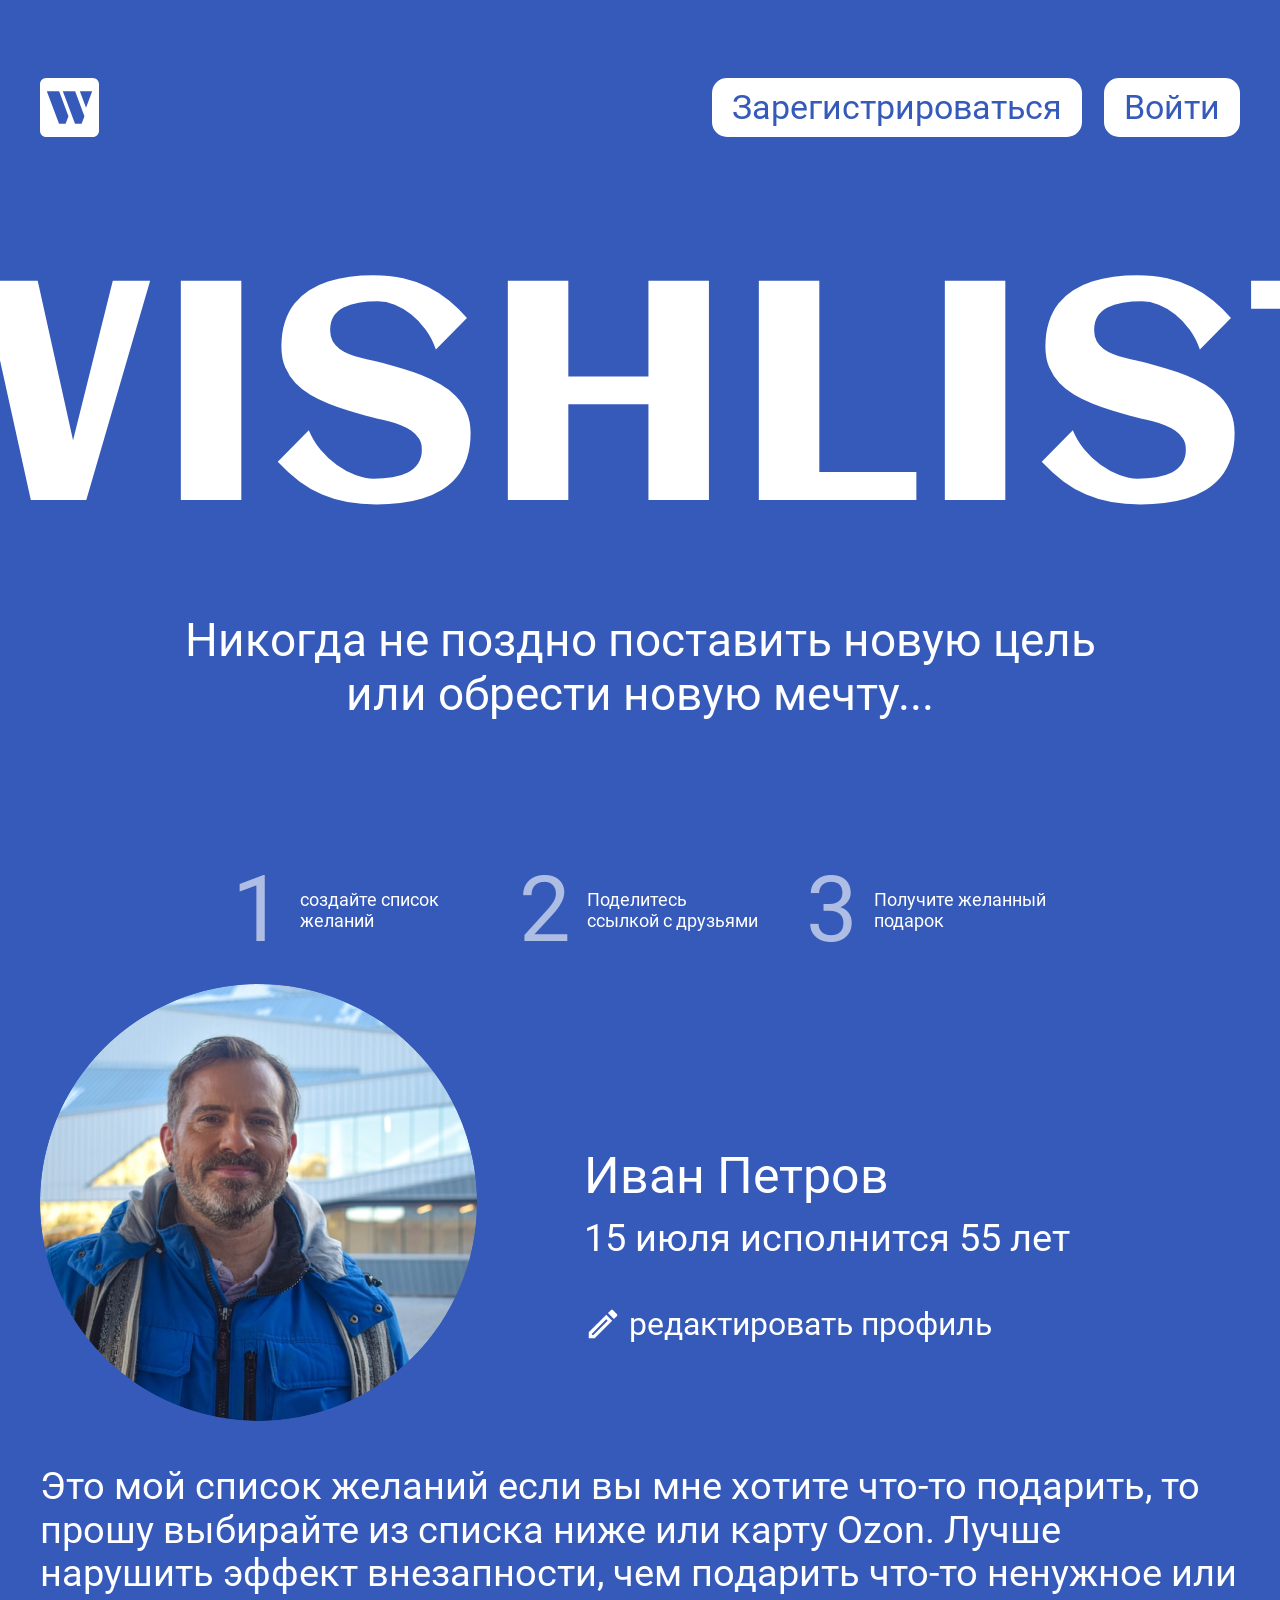
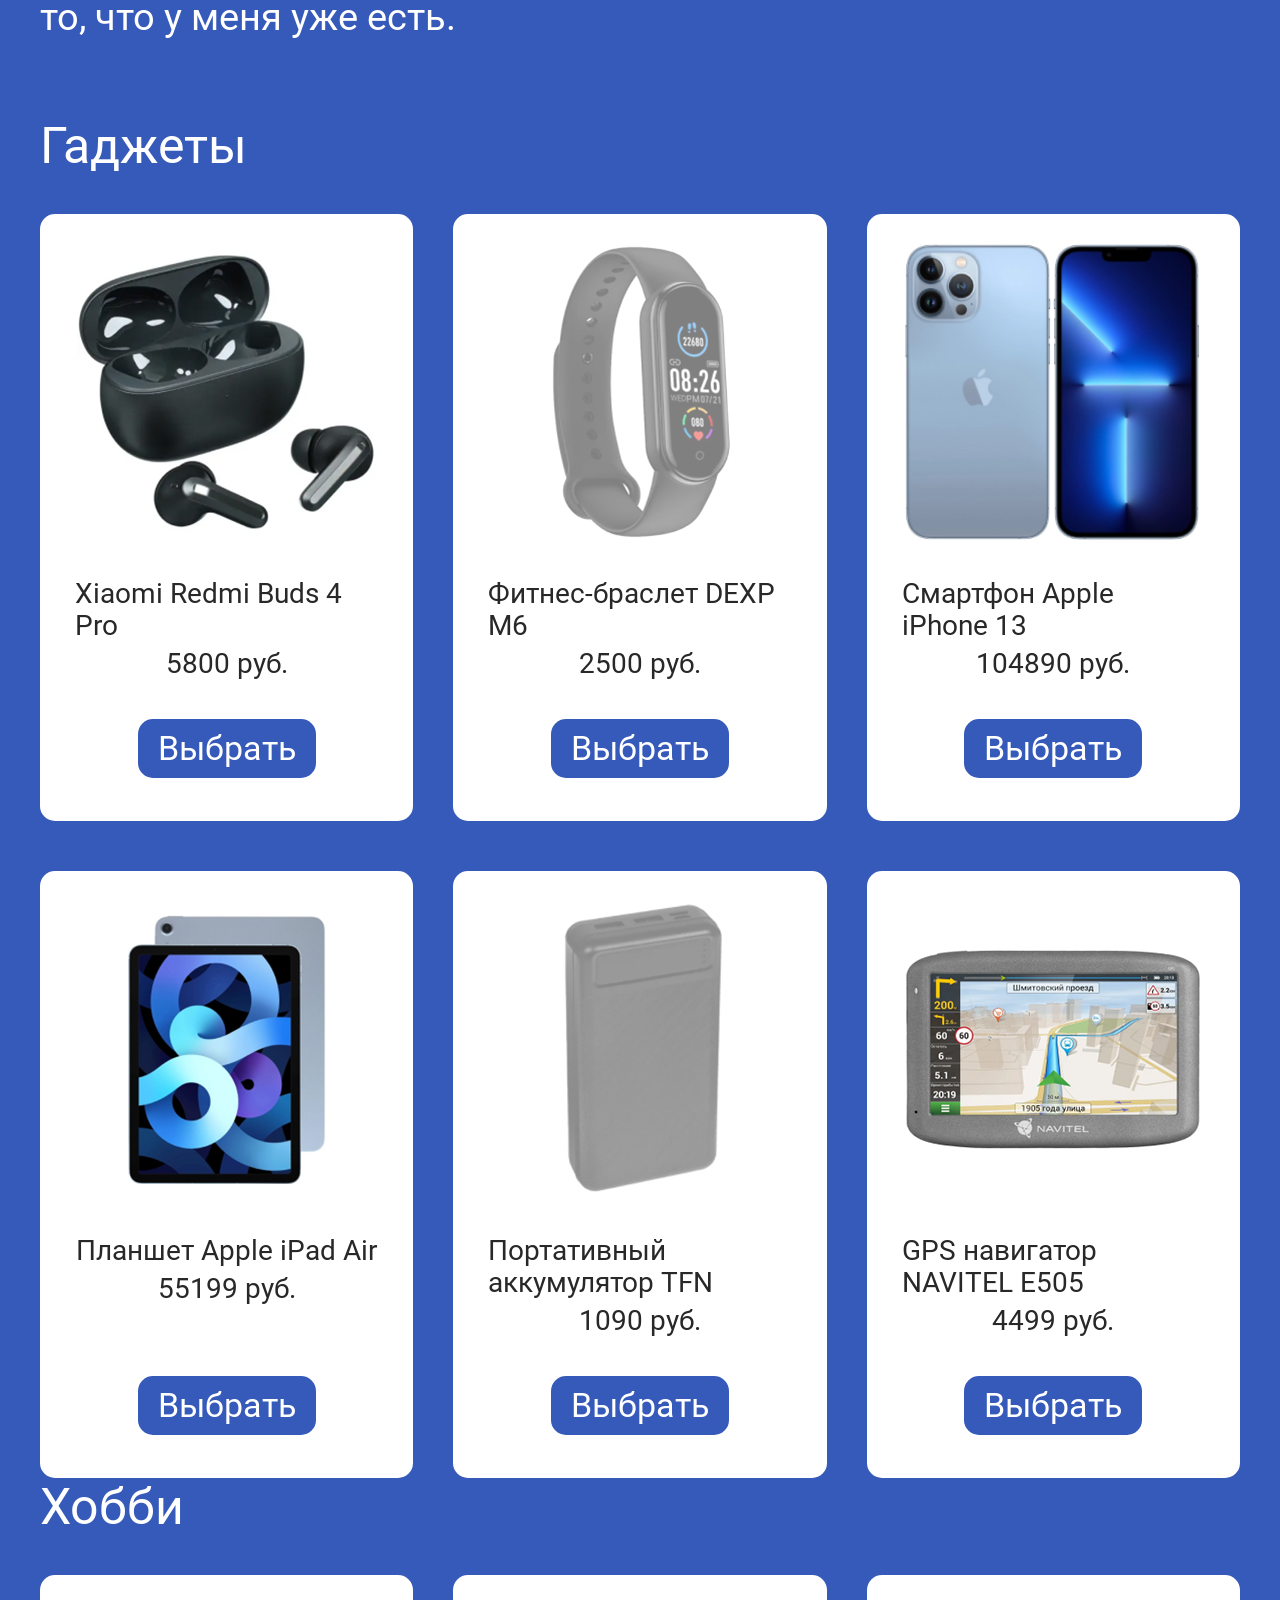
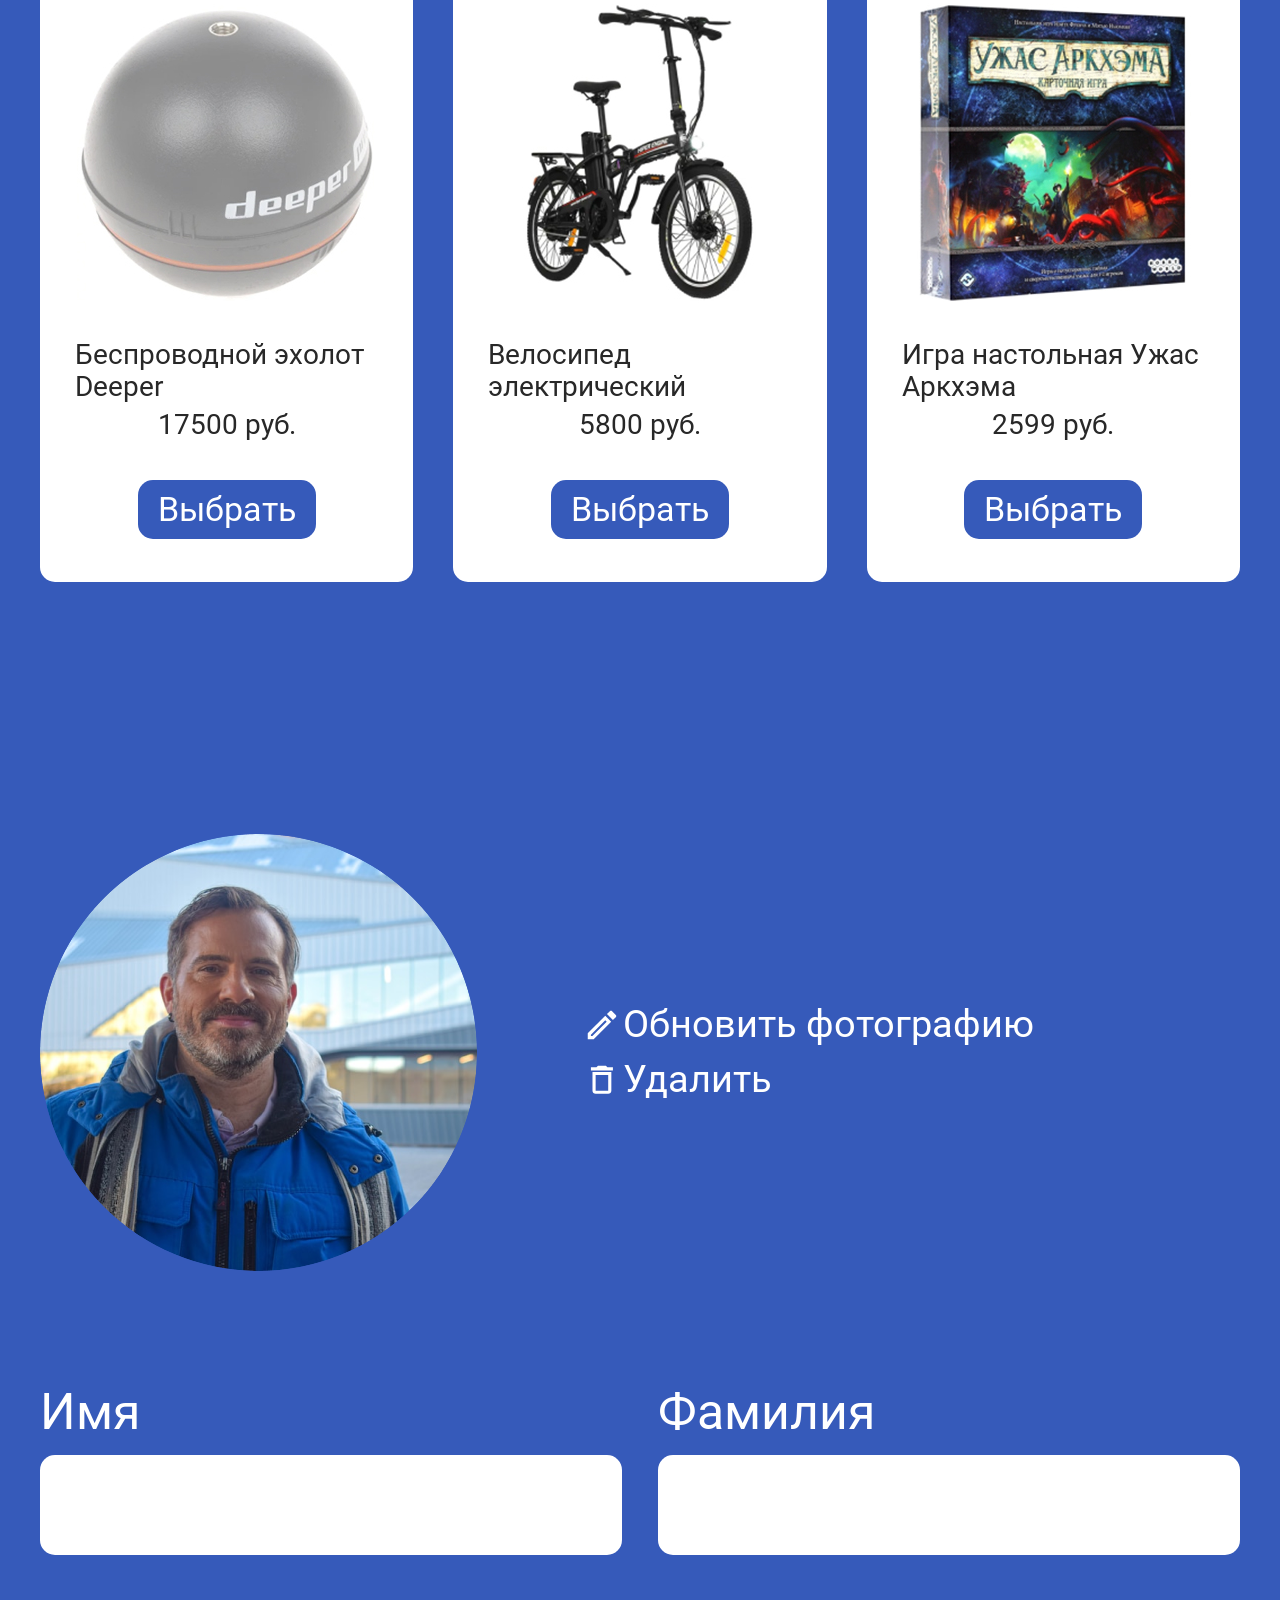
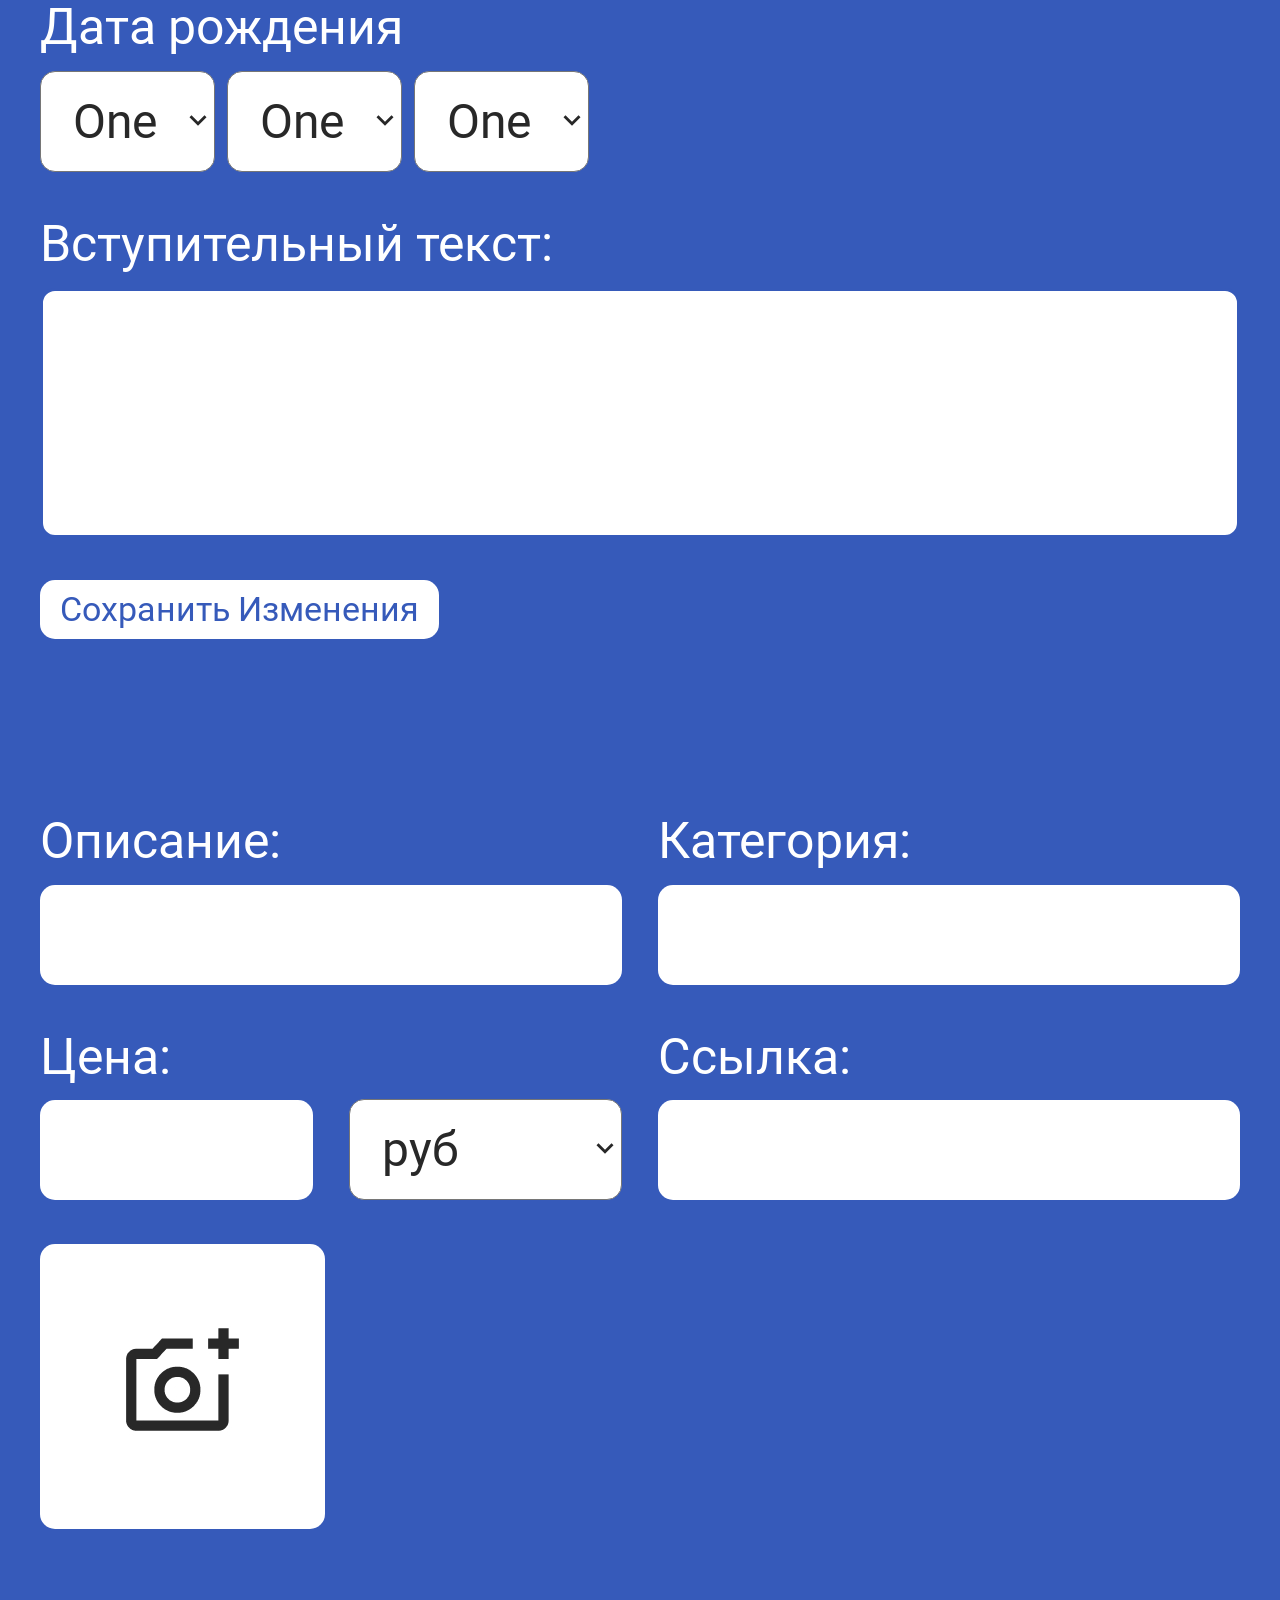
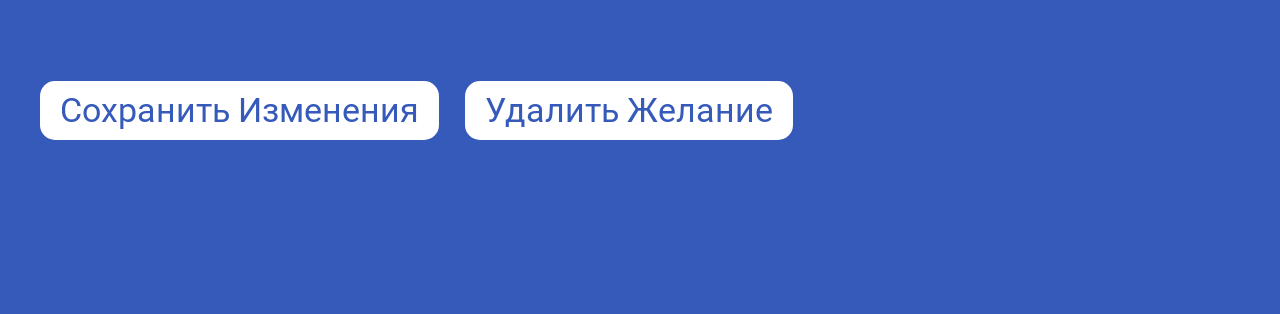
==== index copy.html @ d701ac17 "init: rewrite hero section by JS" ====
<!DOCTYPE html>
<html lang="ru">

<head>
    <meta charset="UTF-8">
    <meta http-equiv="X-UA-Compatible" content="IE=edge">
    <meta name="viewport" content="width=device-width, initial-scale=1.0">
    <title>WishList - список желаний</title>
    <link rel="stylesheet" href="style/index.css">
</head>

<body class="body">
    <header class="header">
        <div class="container header__container">
            <img class="header__logo" src="img/logo.svg" alt="логотип сервиса wishlist в виде буквы W">
            <nav class="header__nav nav">
                <button class="nav__btn btn">Зарегистрироваться</button>
                <button class="nav__btn btn">Войти</button>
            </nav>
            <button class="header__burger burger">
                <span class="burger__line"></span>
            </button>
        </div>
    </header>

    <main class="app">
        <section class="hero">
            <div class="container hero__container">
                <h1 class="hero__title">WishList</h1>
                <p class="hero_description">Никогда не&nbsp;поздно поставить новую цель или обрести новую мечту...</p>
                <ol class="hero__steps steps">
                    <li class="steps__item">создайте список желаний</li>
                    <li class="steps__item">Поделитесь ссылкой с&nbsp;друзьями</li>
                    <li class="steps__item">Получите желанный подарок</li>
                </ol>
            </div>
        </section>

        <section class="wishlist">
            <div class="container">
                <div class="wishlist__profile profile">
                    <img src="img/avatar.png" alt="Фото автора списка" class="profile__avatar">
                    <div class="profile__content">
                        <h2 class="profile__fullname">Иван Петров</h2>
                        <p class="profile__birthday">15 июля исполнится 55 лет</p>
                        <button class="profile__edit">
                            <svg width="38" height="38" viewBox="0 0 38 38" fill="none"
                                xmlns="http://www.w3.org/2000/svg">
                                <path
                                    d="M4.75 33.25H10.6875L28.1992 15.7384L22.2617 9.80086L4.75 27.3125V33.25ZM7.91667 28.6267L22.2617 14.2817L23.7183 15.7384L9.37333 30.0834H7.91667V28.6267ZM29.0858 5.20919C28.9394 5.06241 28.7654 4.94596 28.5738 4.86651C28.3823 4.78705 28.177 4.74615 27.9696 4.74615C27.7622 4.74615 27.5569 4.78705 27.3653 4.86651C27.1738 4.94596 26.9998 5.06241 26.8533 5.20919L23.9558 8.10669L29.8933 14.0442L32.7908 11.1467C32.9376 11.0002 33.0541 10.8262 33.1335 10.6347C33.213 10.4431 33.2539 10.2378 33.2539 10.0304C33.2539 9.82307 33.213 9.61774 33.1335 9.4262C33.0541 9.23466 32.9376 9.06067 32.7908 8.91419L29.0858 5.20919Z"
                                    fill="white" />
                            </svg>
                            редактировать профиль
                        </button>
                    </div>
                </div>
                <p class="wishlist__description">Это мой список желаний если вы мне хотите что-то подарить, то прошу
                    выбирайте из списка ниже или карту Ozon. Лучше
                    нарушить эффект внезапности, чем подарить что-то ненужное или то, что у меня уже есть.</p>
                <ul class="wishlist__categories categories">
                    <li class="categories__item">
                        <h3 class="categories__title">Гаджеты</h3>
                        <ul class="wishlist__items">
                            <li class="item">
                                <img src="img/11-categories_наушники.jpg" alt="Xiaomi Redmi Buds 4 Pro"
                                    class="item__image">
                                <h4 class="item__title">Xiaomi Redmi Buds 4 Pro</h4>
                                <p class="item__price">5800 руб.</p>
                                <button class="item__btn btn btn__castling">Выбрать</button>
                            </li>
                            <li class="item">
                                <img src="img/12-categories_часы.jpg" alt="Фитнес-браслет DEXP M6" class="item__image">
                                <h4 class="item__title">Фитнес-браслет DEXP M6</h4>
                                <p class="item__price">2500 руб.</p>
                                <button class="item__btn btn btn__castling">Выбрать</button>
                            </li>
                            <li class="item">
                                <img src="img/13-categories_смартфон.jpg" alt="Смартфон Apple iPhone 13"
                                    class="item__image">
                                <h4 class="item__title">Смартфон Apple iPhone 13</h4>
                                <p class="item__price">104890 руб.</p>
                                <button class="item__btn btn btn__castling">Выбрать</button>
                            </li>
                            <li class="item">
                                <img src="img/14-categories_планшет.jpg" alt="Планшет Apple iPad Air"
                                    class="item__image">
                                <h4 class="item__title">Планшет Apple iPad Air</h4>
                                <p class="item__price">55199 руб.</p>
                                <button class="item__btn btn btn__castling">Выбрать</button>
                            </li>
                            <li class="item">
                                <img src="img/15-categories_аккумулятор.jpg" alt="Портативный аккумулятор TFN"
                                    class="item__image">
                                <h4 class="item__title">Портативный аккумулятор TFN</h4>
                                <p class="item__price">1090 руб.</p>
                                <button class="item__btn btn btn__castling">Выбрать</button>
                            </li>
                            <li class="item">
                                <img src="img/16-categories_навигатор.jpg" alt="GPS навигатор NAVITEL E505"
                                    class="item__image">
                                <h4 class="item__title">GPS навигатор NAVITEL E505</h4>
                                <p class="item__price">4499 руб.</p>
                                <button class="item__btn btn btn__castling">Выбрать</button>
                            </li>
                        </ul>
                    </li>
                    <li class="categories__item">
                        <h3 class="categories__title">Хобби</h3>
                        <ul class="wishlist__items">
                            <li class="item">
                                <img src="img/21-categories_эхолот.jpg" alt="Беспроводной эхолот Deeper"
                                    class="item__image">
                                <h4 class="item__title">Беспроводной эхолот Deeper</h4>
                                <p class="item__price">17500 руб.</p>
                                <button class="item__btn btn btn__castling">Выбрать</button>
                            </li>
                            <li class="item">
                                <img src="img/22-categories_велосипед.jpg" alt=" Велосипед электрический"
                                    class="item__image">
                                <h4 class="item__title">Велосипед электрический</h4>
                                <p class="item__price">5800 руб.</p>
                                <button class="item__btn btn btn__castling">Выбрать</button>
                            </li>
                            <li class="item">
                                <img src="img/23-categories_игра.jpg" alt="Игра настольная Ужас Аркхэма"
                                    class="item__image">
                                <h4 class="item__title">Игра настольная Ужас Аркхэма</h4>
                                <p class="item__price">2599 руб.</p>
                                <button class="item__btn btn btn__castling">Выбрать</button>
                            </li>

                        </ul>
                    </li>
                </ul>
            </div>
        </section>
        <section class="edit edit_profile">
            <div class="container">
                <form class="form__edit">
                    <fieldset class="edit__avater">
                        <img src="img/avatar.png" alt="Аватар пользователя" class="edit__avatar-img">
                        <div class="edit__avatar-load">
                            <label for="avatar-load" class="edit__label-avatar">
                                <svg width="38" height="38" viewBox="0 0 38 38" fill="none"
                                    xmlns="http://www.w3.org/2000/svg">
                                    <path
                                        d="M4.75 33.25H10.6875L28.1992 15.7384L22.2617 9.80086L4.75 27.3125V33.25ZM7.91667 28.6267L22.2617 14.2817L23.7183 15.7384L9.37333 30.0834H7.91667V28.6267ZM29.0858 5.20919C28.9394 5.06241 28.7654 4.94596 28.5738 4.86651C28.3823 4.78705 28.177 4.74615 27.9696 4.74615C27.7622 4.74615 27.5569 4.78705 27.3653 4.86651C27.1738 4.94596 26.9998 5.06241 26.8533 5.20919L23.9558 8.10669L29.8933 14.0442L32.7908 11.1467C32.9376 11.0002 33.0541 10.8262 33.1335 10.6347C33.213 10.4431 33.2539 10.2378 33.2539 10.0304C33.2539 9.82307 33.213 9.61774 33.1335 9.4262C33.0541 9.23466 32.9376 9.06067 32.7908 8.91419L29.0858 5.20919Z"
                                        fill="white" />
                                </svg>
                                Обновить фотографию
                            </label>
                            <input class="edit__input-file edit__input-file_avatar" type="file"
                                accept="image/jpg, image/png">
                            <button class="edit__avatar-delete">
                                <svg width="38" height="38" viewBox="0 0 38 38" fill="none"
                                    xmlns="http://www.w3.org/2000/svg">
                                    <path
                                        d="M9.48842 29.6389C9.48842 31.35 10.9027 32.75 12.6313 32.75H25.2027C26.9313 32.75 28.3456 31.35 28.3456 29.6389V10.9722H9.48842V29.6389ZM12.6313 14.0833H25.2027V29.6389H12.6313V14.0833ZM24.417 6.30556L22.8456 4.75H14.9884L13.417 6.30556H7.91699V9.41667H29.917V6.30556H24.417Z"
                                        fill="white" />
                                </svg>
                                Удалить
                            </button>
                        </div>
                    </fieldset>
                    <fieldset class="edit__name">
                        <label class="edit__label">
                            <span class="edit__label-text">Имя</span>
                            <input type="text" class="edit__input" name="name">
                        </label>

                        <label class="edit__label">
                            <span class="edit__label-text">Фамилия</span>
                            <input type="text" class="edit__input" name="surname">
                        </label>
                    </fieldset>

                    <fieldset class="edit__birthday">
                        <legend class="edit__label-text">Дата рождения</legend>
                        <label class="edit__label edit__label_select">
                            <select class="edit__select" name="day" type="text">
                                <option value="1">One</option>
                                <option value="2">Two</option>
                            </select>
                        </label>
                        <label class="edit__label edit__label_select">
                            <select class="edit__select" name="month" type="text                      ">
                                <option value="1">One</option>
                                <option value="2">Two</option>
                            </select>
                        </label>
                        <label class="edit__label edit__label_select">
                            <select class="edit__select" name="year" type="text">
                                <option value="1">One</option>
                                <option value="2">Two</option>
                            </select>
                        </label>
                    </fieldset>

                    <fieldset class="edit__description">
                        <label class="edit__label-text" for="description">Вступительный текст:</label>
                        <textarea class="edit__description-input" id="description" name="description"></textarea>
                    </fieldset>

                    <button class="edit__submit-btn btn">Сохранить изменения</button>
                </form>
            </div>
        </section>

        <section class="edit edit_wish">
            <div class="container">
                <form lass="edit__form">
                    <fieldset class="edit__wish">
                        <label class="edit__label">
                            <span class="edit__label-text">Описание:</span>
                            <input type="text" class="edit__input" name="title">
                        </label>
                        <label class="edit__label">
                            <span class="edit__label-text">Категория:</span>
                            <input type="text" class="edit__input" name="category">
                        </label>

                        <div class="edit__label edit__wish-price">
                            <label class="edit__label_price">
                                <span class="edit__label-text">Цена:</span>
                                <input type="text" class="edit__input" name="price">
                            </label>
                            <label class="edit__label_select edit__label_price">
                                <select class="edit__select edit__select_currency" name="currency">
                                    <option value="rub">руб</option>
                                </select>

                            </label>
                        </div>

                        <label class="edit__label">
                            <span class="edit__label-text">Ссылка:</span>
                            <input type="text" class="edit__input" name="link">
                        </label>
                    </fieldset>
                    <fieldset class="edit__wish-photo">
                        <label for="" class="edit__label-photo">
                            <img src="img/no-photo.jpg" alt="нет фотографии" class="edit__wish-image">
                            <input type="file" class="edit__input-file edit__input-file_wish"
                                accept="image/jpg, image/png">
                        </label>
                        <button class="edit__wish-delete">
                            <svg width="50" height="50" viewBox="0 0 50 50" fill="none"
                                xmlns="http://www.w3.org/2000/svg">
                                <path
                                    d="M20.8961 18.6875C20.5999 18.4115 20.2081 18.2612 19.8033 18.2684C19.3985 18.2755 19.0123 18.4395 18.726 18.7258C18.4398 19.0121 18.2758 19.3983 18.2686 19.8031C18.2615 20.2079 18.4117 20.5996 18.6877 20.8958L22.7919 25L18.6877 29.1042C18.5342 29.2472 18.4111 29.4197 18.3257 29.6114C18.2403 29.803 18.1944 30.0099 18.1907 30.2197C18.187 30.4295 18.2256 30.6379 18.3042 30.8325C18.3827 31.027 18.4997 31.2038 18.6481 31.3522C18.7964 31.5005 18.9732 31.6175 19.1677 31.6961C19.3623 31.7747 19.5707 31.8133 19.7805 31.8096C19.9903 31.8059 20.1972 31.7599 20.3889 31.6745C20.5805 31.5891 20.753 31.466 20.8961 31.3125L25.0002 27.2083L29.1044 31.3125C29.4006 31.5885 29.7924 31.7388 30.1972 31.7316C30.602 31.7245 30.9882 31.5605 31.2745 31.2742C31.5607 30.9879 31.7247 30.6017 31.7319 30.1969C31.739 29.7921 31.5887 29.4004 31.3127 29.1042L27.2086 25L31.3127 20.8958C31.4663 20.7528 31.5894 20.5803 31.6748 20.3886C31.7602 20.197 31.8061 19.99 31.8098 19.7802C31.8135 19.5705 31.7749 19.3621 31.6963 19.1675C31.6177 18.9729 31.5008 18.7962 31.3524 18.6478C31.204 18.4995 31.0273 18.3825 30.8327 18.3039C30.6382 18.2253 30.4298 18.1867 30.22 18.1904C30.0102 18.1941 29.8033 18.2401 29.6116 18.3255C29.42 18.4109 29.2475 18.534 29.1044 18.6875L25.0002 22.7917L20.8961 18.6875Z"
                                    fill="#365ABA" />
                                <path fill-rule="evenodd" clip-rule="evenodd"
                                    d="M25.1191 2.60419H24.8816C20.0712 2.60419 16.3024 2.60419 13.3607 3.00002C10.3524 3.40419 7.97741 4.25002 6.11283 6.11252C4.24824 7.9771 3.40449 10.3521 3.00033 13.3625C2.60449 16.3021 2.60449 20.0709 2.60449 24.8813V25.1188C2.60449 29.9292 2.60449 33.6979 3.00033 36.6396C3.40449 39.6479 4.25033 42.0229 6.11283 43.8875C7.97741 45.7521 10.3524 46.5959 13.3628 47C16.3024 47.3959 20.0712 47.3959 24.8816 47.3959H25.1191C29.9295 47.3959 33.6982 47.3959 36.6399 47C39.6482 46.5959 42.0232 45.75 43.8878 43.8875C45.7524 42.0229 46.5962 39.6479 47.0003 36.6375C47.3962 33.6979 47.3962 29.9292 47.3962 25.1188V24.8813C47.3962 20.0709 47.3962 16.3021 47.0003 13.3604C46.5962 10.3521 45.7503 7.9771 43.8878 6.11252C42.0232 4.24794 39.6482 3.40419 36.6378 3.00002C33.6982 2.60419 29.9295 2.60419 25.1191 2.60419ZM8.32324 8.32294C9.51074 7.13544 11.1149 6.45419 13.7795 6.09585C16.4878 5.73335 20.0462 5.72919 25.0003 5.72919C29.9545 5.72919 33.5128 5.73335 36.2212 6.09585C38.8857 6.45419 40.492 7.13752 41.6795 8.32294C42.8649 9.51044 43.5462 11.1146 43.9045 13.7792C44.267 16.4875 44.2712 20.0459 44.2712 25C44.2712 29.9542 44.267 33.5125 43.9045 36.2209C43.5462 38.8854 42.8628 40.4917 41.6774 41.6792C40.4899 42.8646 38.8857 43.5459 36.2212 43.9042C33.5128 44.2667 29.9545 44.2709 25.0003 44.2709C20.0462 44.2709 16.4878 44.2667 13.7795 43.9042C11.1149 43.5459 9.50866 42.8625 8.32116 41.6771C7.13574 40.4896 6.45449 38.8854 6.09616 36.2209C5.73366 33.5125 5.72949 29.9542 5.72949 25C5.72949 20.0459 5.73366 16.4875 6.09616 13.7792C6.45449 11.1146 7.13783 9.51044 8.32324 8.32294Z"
                                    fill="#365ABA" />
                            </svg>

                        </button>
                    </fieldset>
                    <button class="edit__submit-btn btn">Сохранить изменения</button>
                    <button class="edit__delete-btn btn">Удалить желание</button>
                </form>
            </div>
        </section>
        <div class="modal"></div>
    </main>
</body>

</html>
---- style/index.css ----
@import 'normalize.css';
@import 'fonts.css';
@import 'style.css';
@import 'header.css';
@import 'hero.css';
@import 'step.css';
@import 'nav.css';
@import 'wishlist.css';
@import 'categories.css';
@import 'item.css';
@import 'profile.css';
@import 'edit.css';
@import 'burger.css';
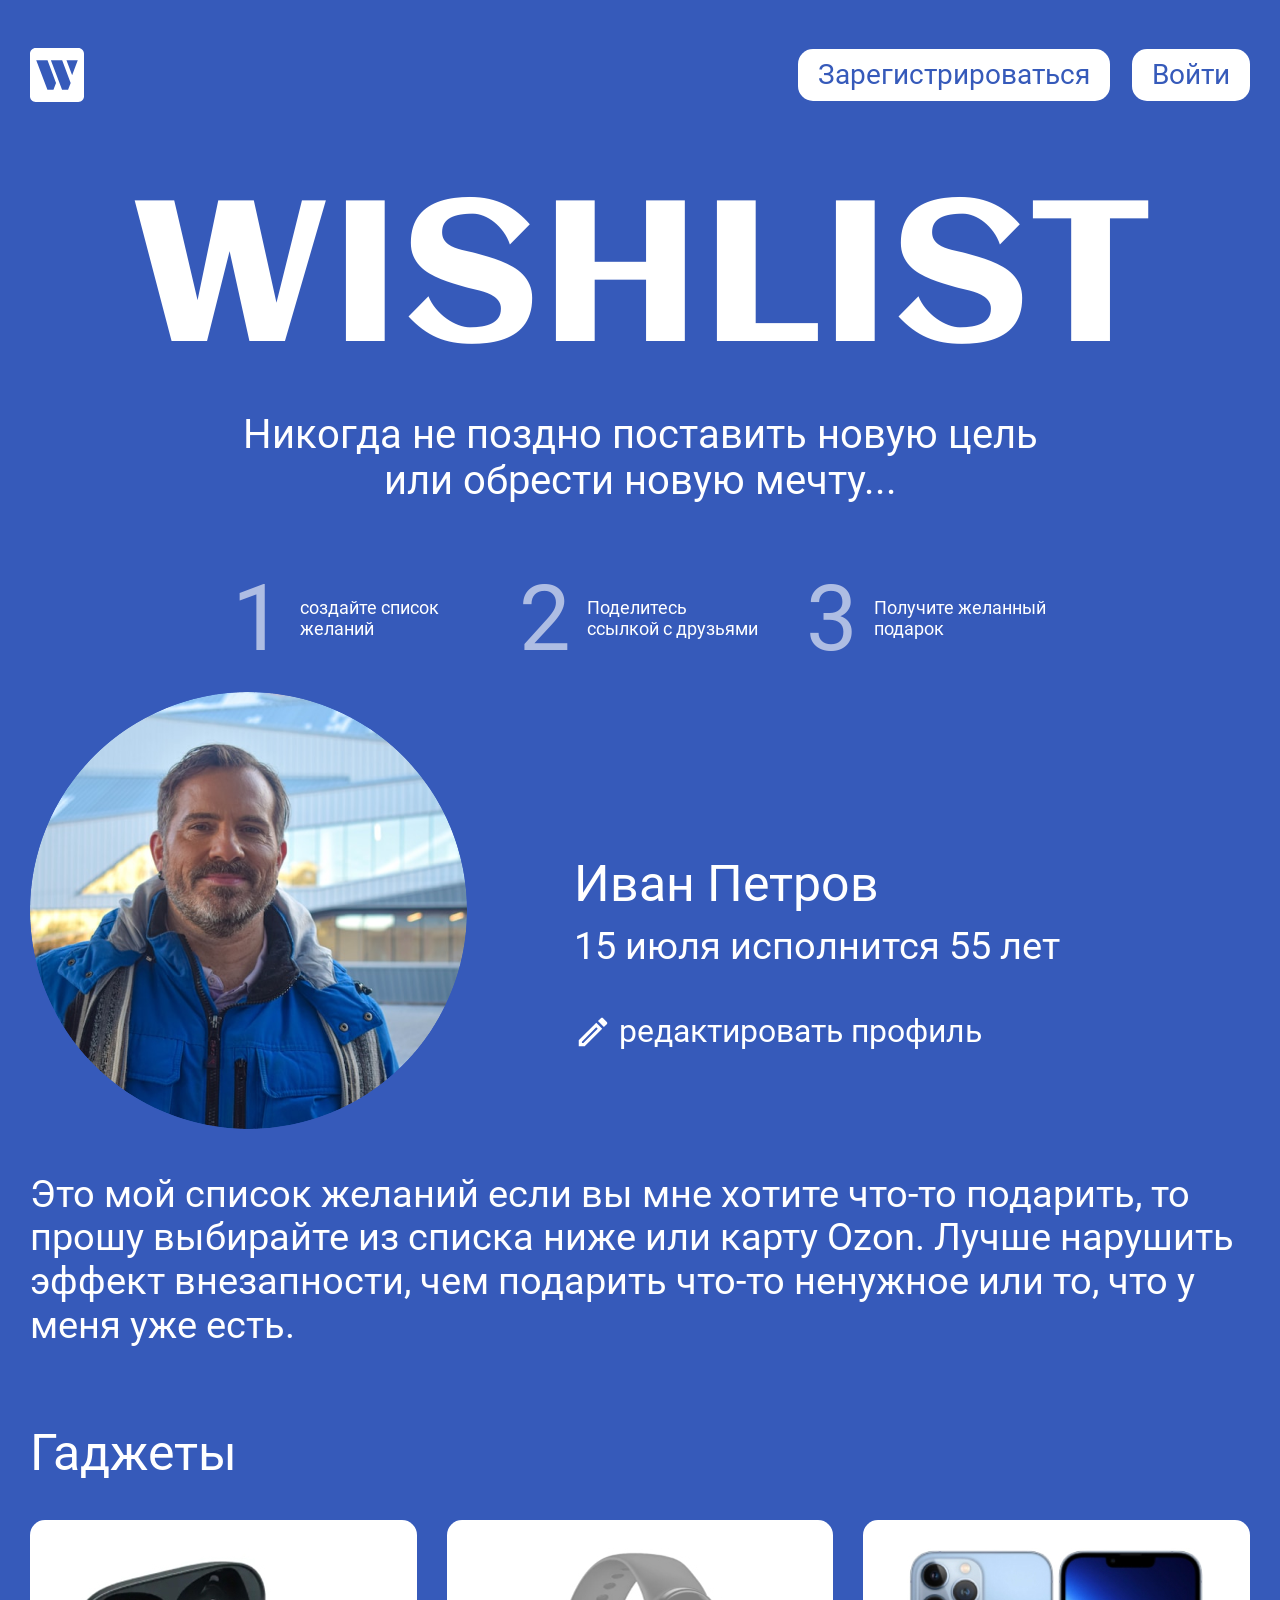
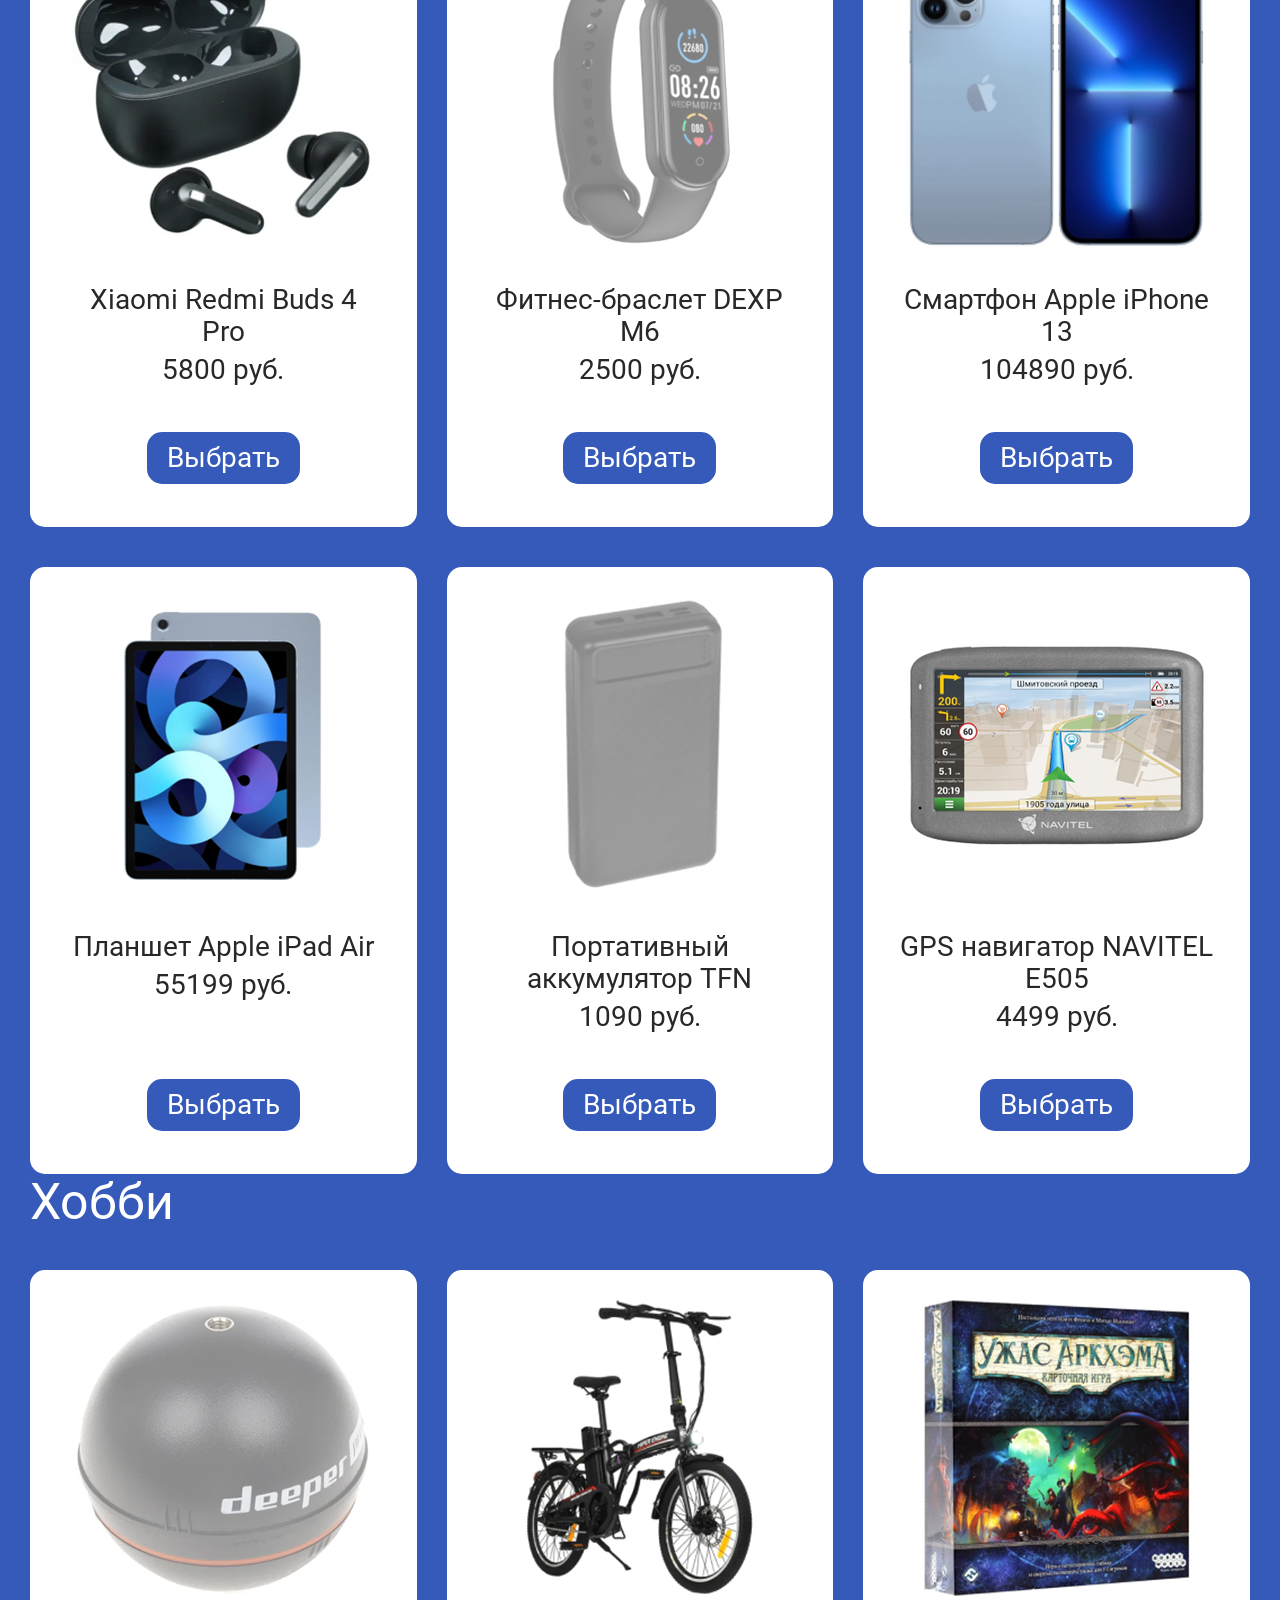
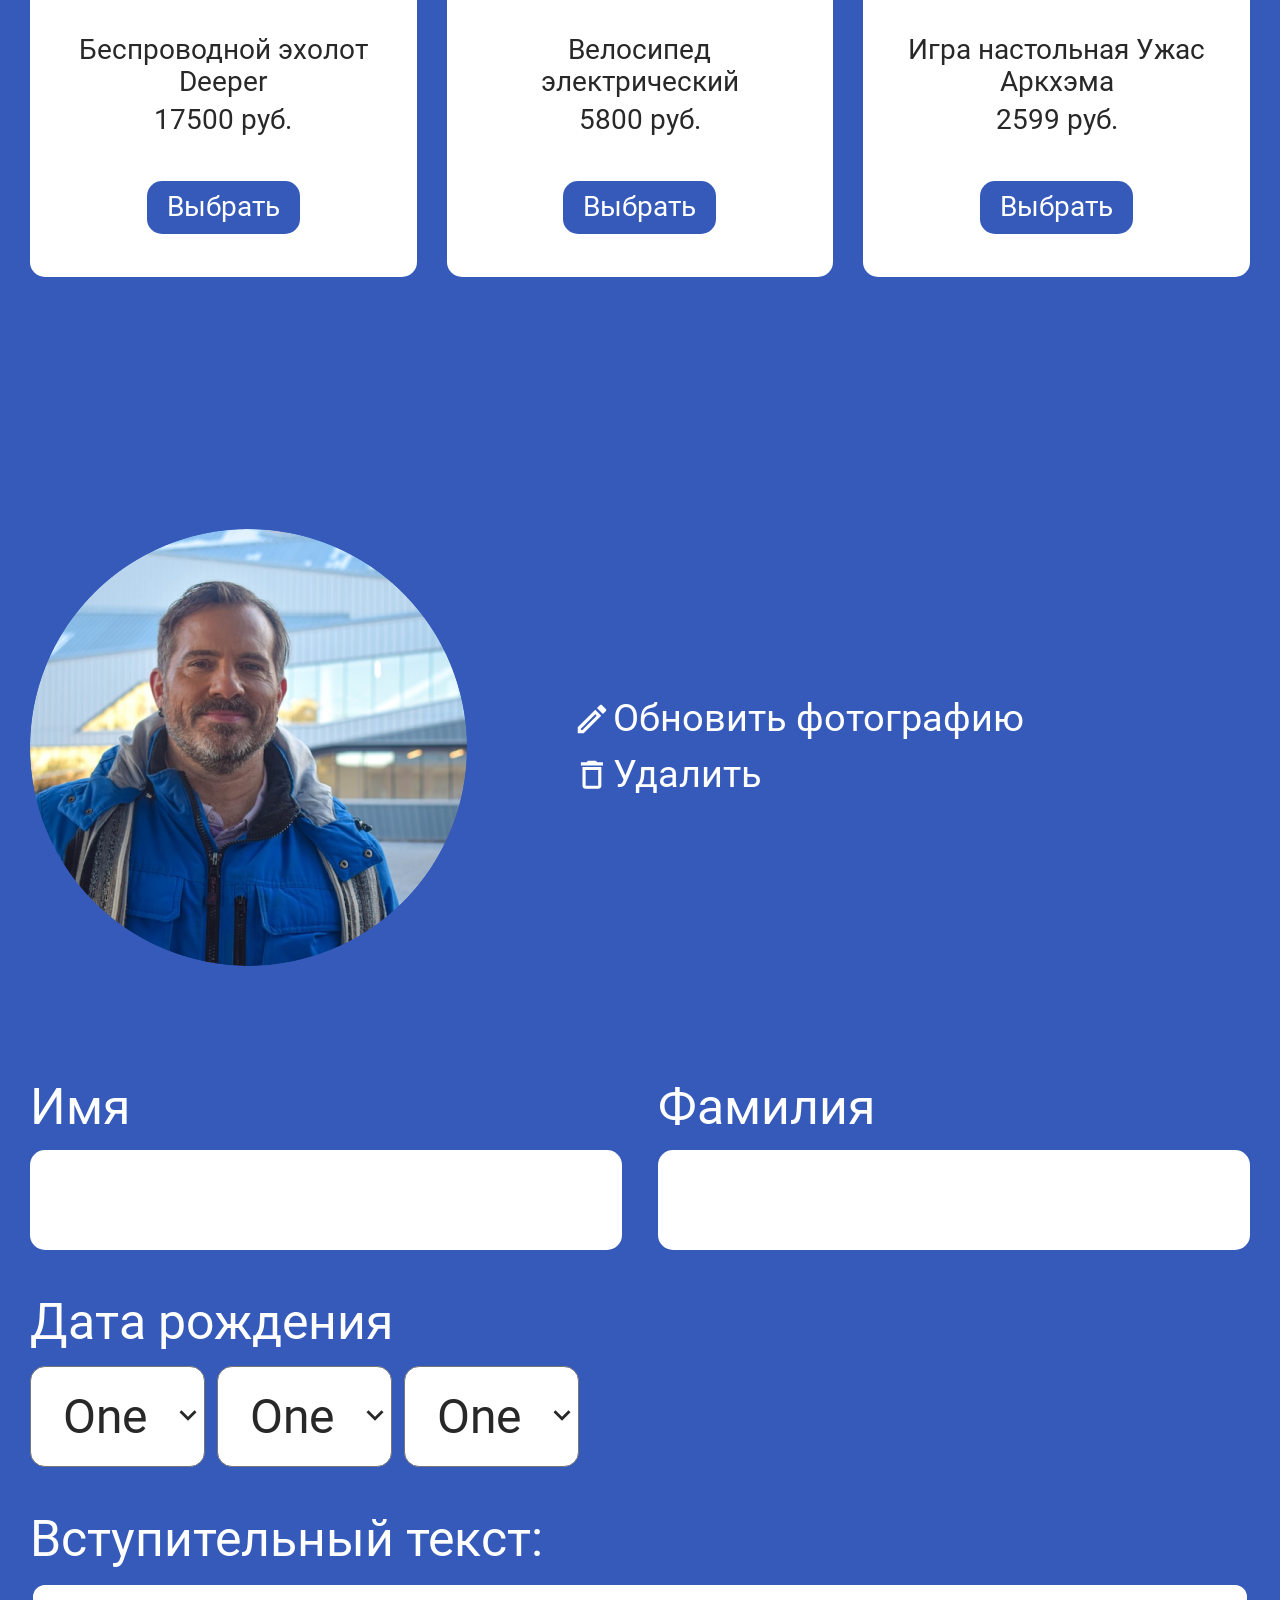
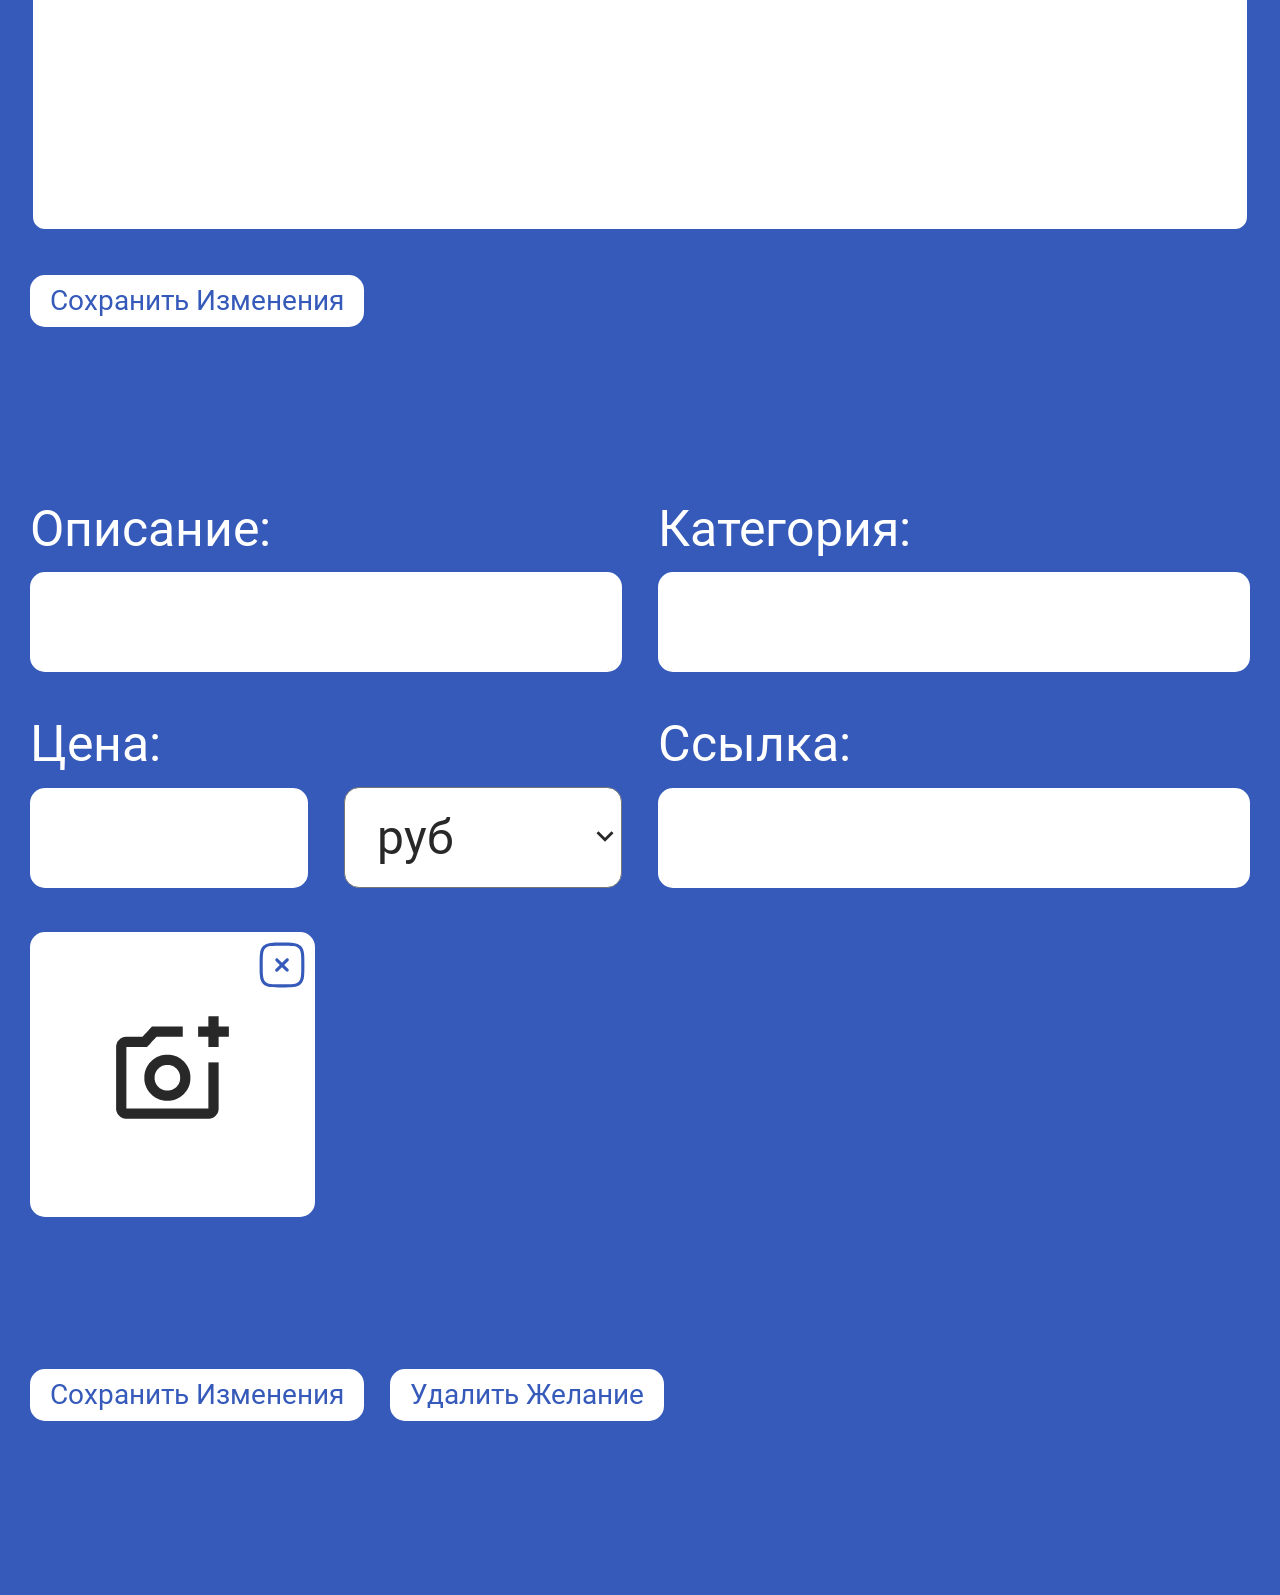
==== commit e4eae475: "feat: continue media queries" ====
--- a/index copy.html
+++ b/index copy.html
@@ -26,7 +26,7 @@
     <main class="app">
         <section class="hero">
             <div class="container hero__container">
-                <h1 class="hero__title">WishList</h1>
+                <h1 class="hero__title"><span>Wish</span><span>List</span></h1>
                 <p class="hero_description">Никогда не&nbsp;поздно поставить новую цель или обрести новую мечту...</p>
                 <ol class="hero__steps steps">
                     <li class="steps__item">создайте список желаний</li>
@@ -44,7 +44,7 @@
                         <h2 class="profile__fullname">Иван Петров</h2>
                         <p class="profile__birthday">15 июля исполнится 55 лет</p>
                         <button class="profile__edit">
-                            <svg width="38" height="38" viewBox="0 0 38 38" fill="none"
+                            <svg class="profile__edit-icon" width="38" height="38" viewBox="0 0 38 38" fill="none"
                                 xmlns="http://www.w3.org/2000/svg">
                                 <path
                                     d="M4.75 33.25H10.6875L28.1992 15.7384L22.2617 9.80086L4.75 27.3125V33.25ZM7.91667 28.6267L22.2617 14.2817L23.7183 15.7384L9.37333 30.0834H7.91667V28.6267ZM29.0858 5.20919C28.9394 5.06241 28.7654 4.94596 28.5738 4.86651C28.3823 4.78705 28.177 4.74615 27.9696 4.74615C27.7622 4.74615 27.5569 4.78705 27.3653 4.86651C27.1738 4.94596 26.9998 5.06241 26.8533 5.20919L23.9558 8.10669L29.8933 14.0442L32.7908 11.1467C32.9376 11.0002 33.0541 10.8262 33.1335 10.6347C33.213 10.4431 33.2539 10.2378 33.2539 10.0304C33.2539 9.82307 33.213 9.61774 33.1335 9.4262C33.0541 9.23466 32.9376 9.06067 32.7908 8.91419L29.0858 5.20919Z"
@@ -141,7 +141,7 @@
                         <img src="img/avatar.png" alt="Аватар пользователя" class="edit__avatar-img">
                         <div class="edit__avatar-load">
                             <label for="avatar-load" class="edit__label-avatar">
-                                <svg width="38" height="38" viewBox="0 0 38 38" fill="none"
+                                <svg class="edit__icon-avatar" width="38" height="38" viewBox="0 0 38 38" fill="none"
                                     xmlns="http://www.w3.org/2000/svg">
                                     <path
                                         d="M4.75 33.25H10.6875L28.1992 15.7384L22.2617 9.80086L4.75 27.3125V33.25ZM7.91667 28.6267L22.2617 14.2817L23.7183 15.7384L9.37333 30.0834H7.91667V28.6267ZM29.0858 5.20919C28.9394 5.06241 28.7654 4.94596 28.5738 4.86651C28.3823 4.78705 28.177 4.74615 27.9696 4.74615C27.7622 4.74615 27.5569 4.78705 27.3653 4.86651C27.1738 4.94596 26.9998 5.06241 26.8533 5.20919L23.9558 8.10669L29.8933 14.0442L32.7908 11.1467C32.9376 11.0002 33.0541 10.8262 33.1335 10.6347C33.213 10.4431 33.2539 10.2378 33.2539 10.0304C33.2539 9.82307 33.213 9.61774 33.1335 9.4262C33.0541 9.23466 32.9376 9.06067 32.7908 8.91419L29.0858 5.20919Z"
@@ -152,7 +152,7 @@
                             <input class="edit__input-file edit__input-file_avatar" type="file"
                                 accept="image/jpg, image/png">
                             <button class="edit__avatar-delete">
-                                <svg width="38" height="38" viewBox="0 0 38 38" fill="none"
+                                <svg class="edit__icon-avatar" width="38" height="38" viewBox="0 0 38 38" fill="none"
                                     xmlns="http://www.w3.org/2000/svg">
                                     <path
                                         d="M9.48842 29.6389C9.48842 31.35 10.9027 32.75 12.6313 32.75H25.2027C26.9313 32.75 28.3456 31.35 28.3456 29.6389V10.9722H9.48842V29.6389ZM12.6313 14.0833H25.2027V29.6389H12.6313V14.0833ZM24.417 6.30556L22.8456 4.75H14.9884L13.417 6.30556H7.91699V9.41667H29.917V6.30556H24.417Z"
@@ -256,8 +256,10 @@
 
                         </button>
                     </fieldset>
-                    <button class="edit__submit-btn btn">Сохранить изменения</button>
-                    <button class="edit__delete-btn btn">Удалить желание</button>
+                    <div class="edit__submit-wrapper">
+                        <button class="edit__submit-btn btn">Сохранить изменения</button>
+                        <button class="edit__delete-btn btn">Удалить желание</button>
+                    </div>
                 </form>
             </div>
         </section>
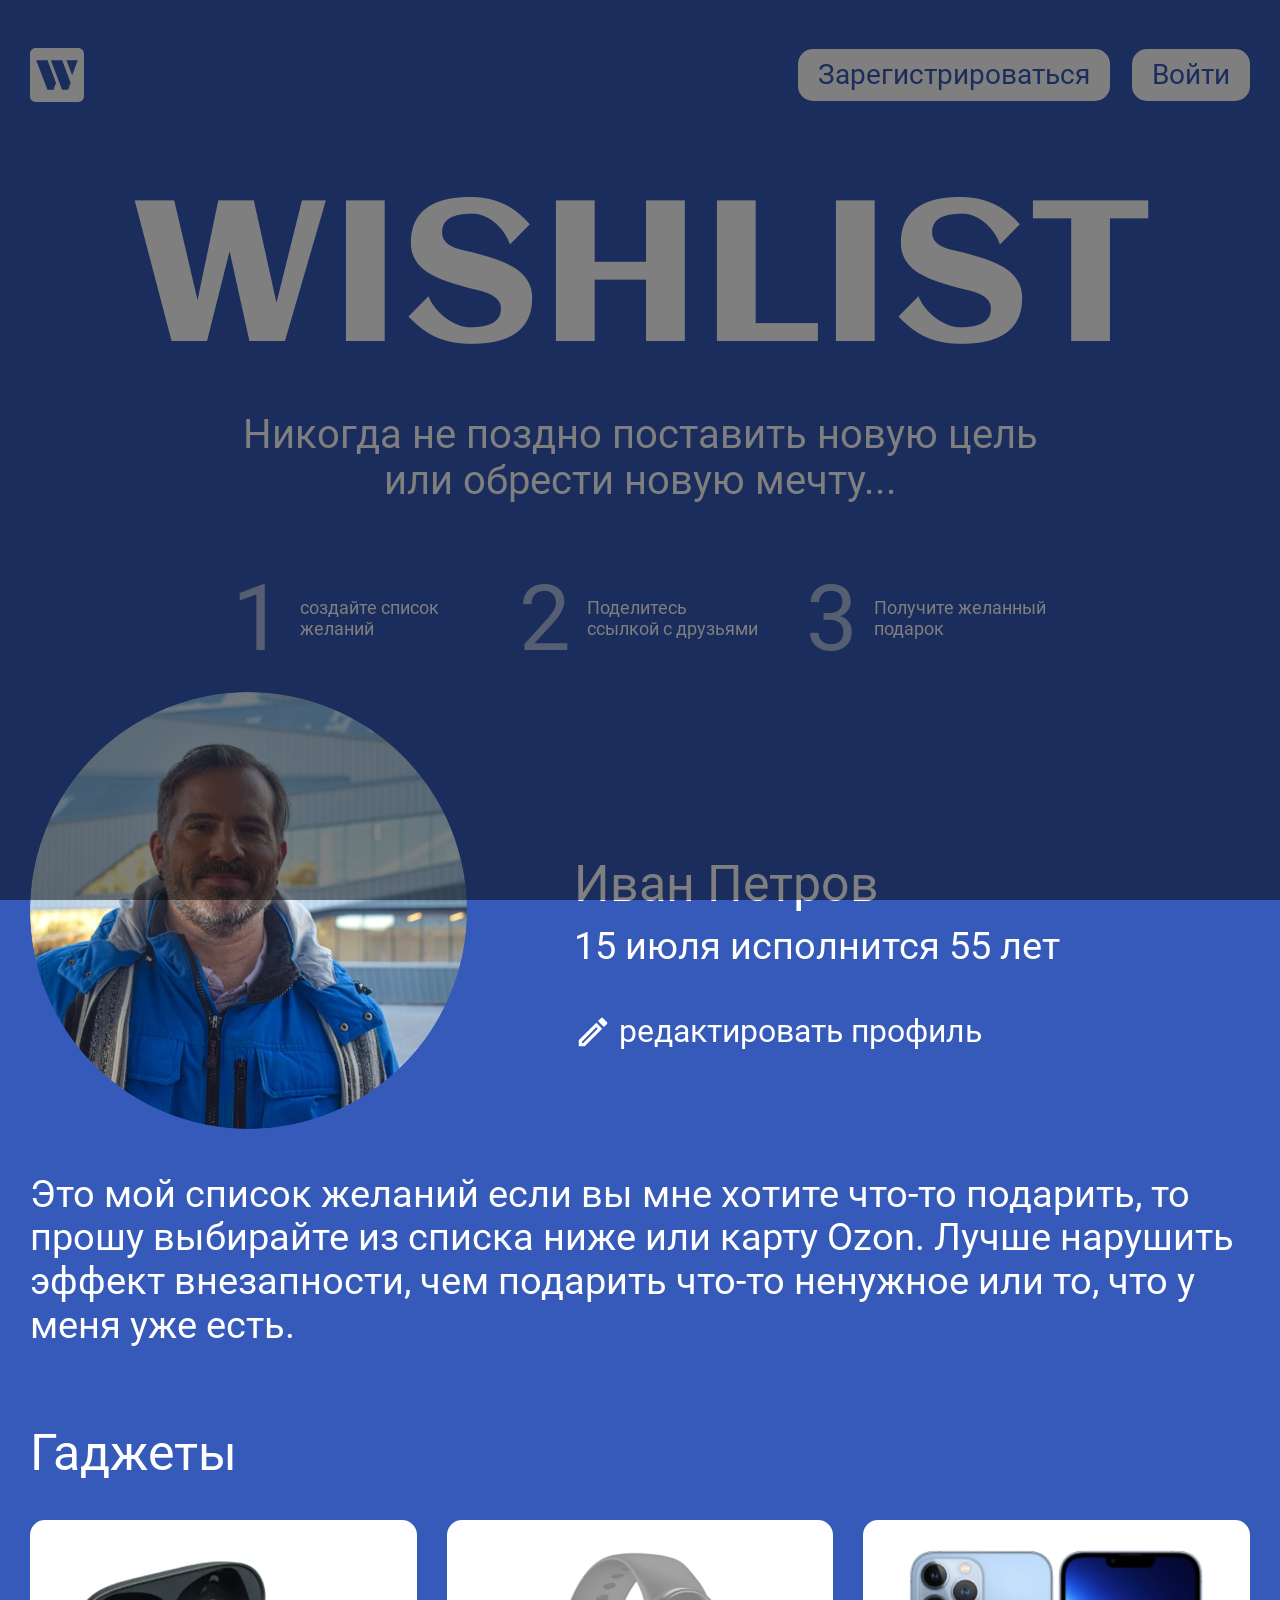
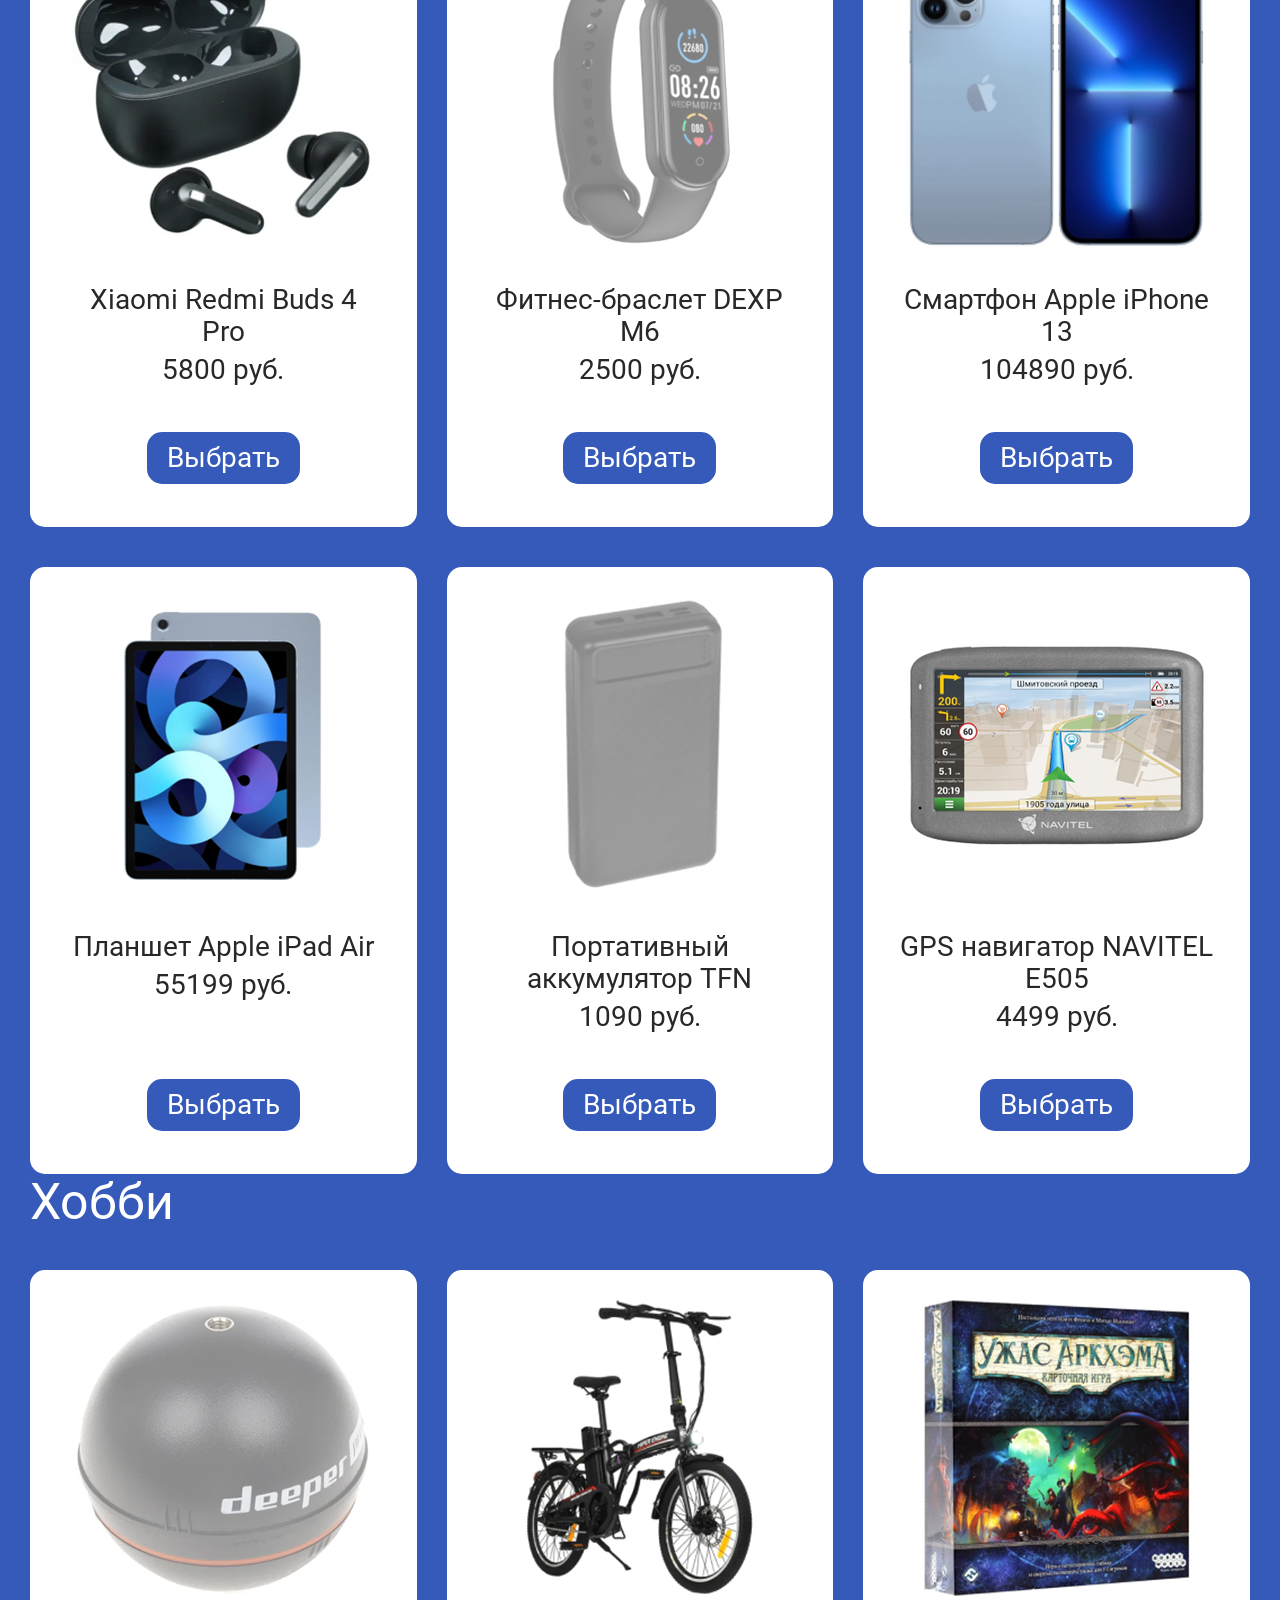
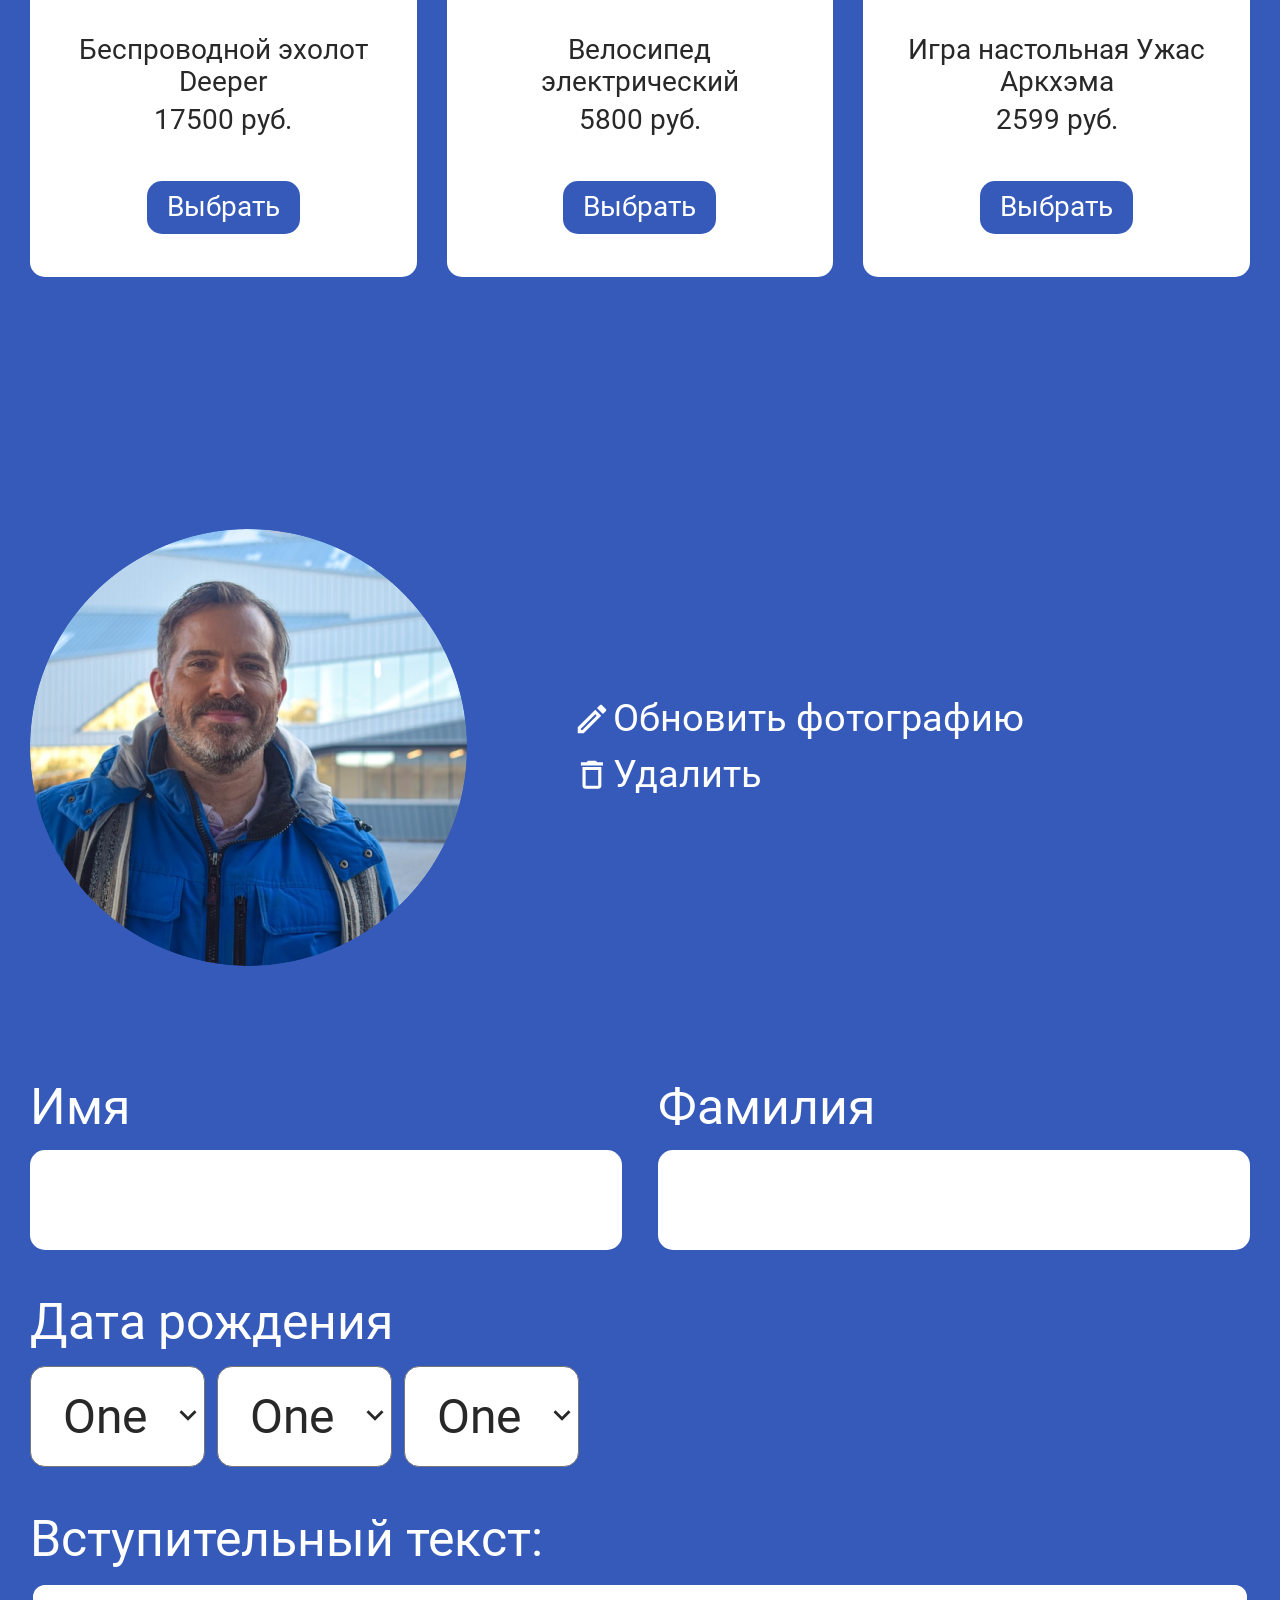
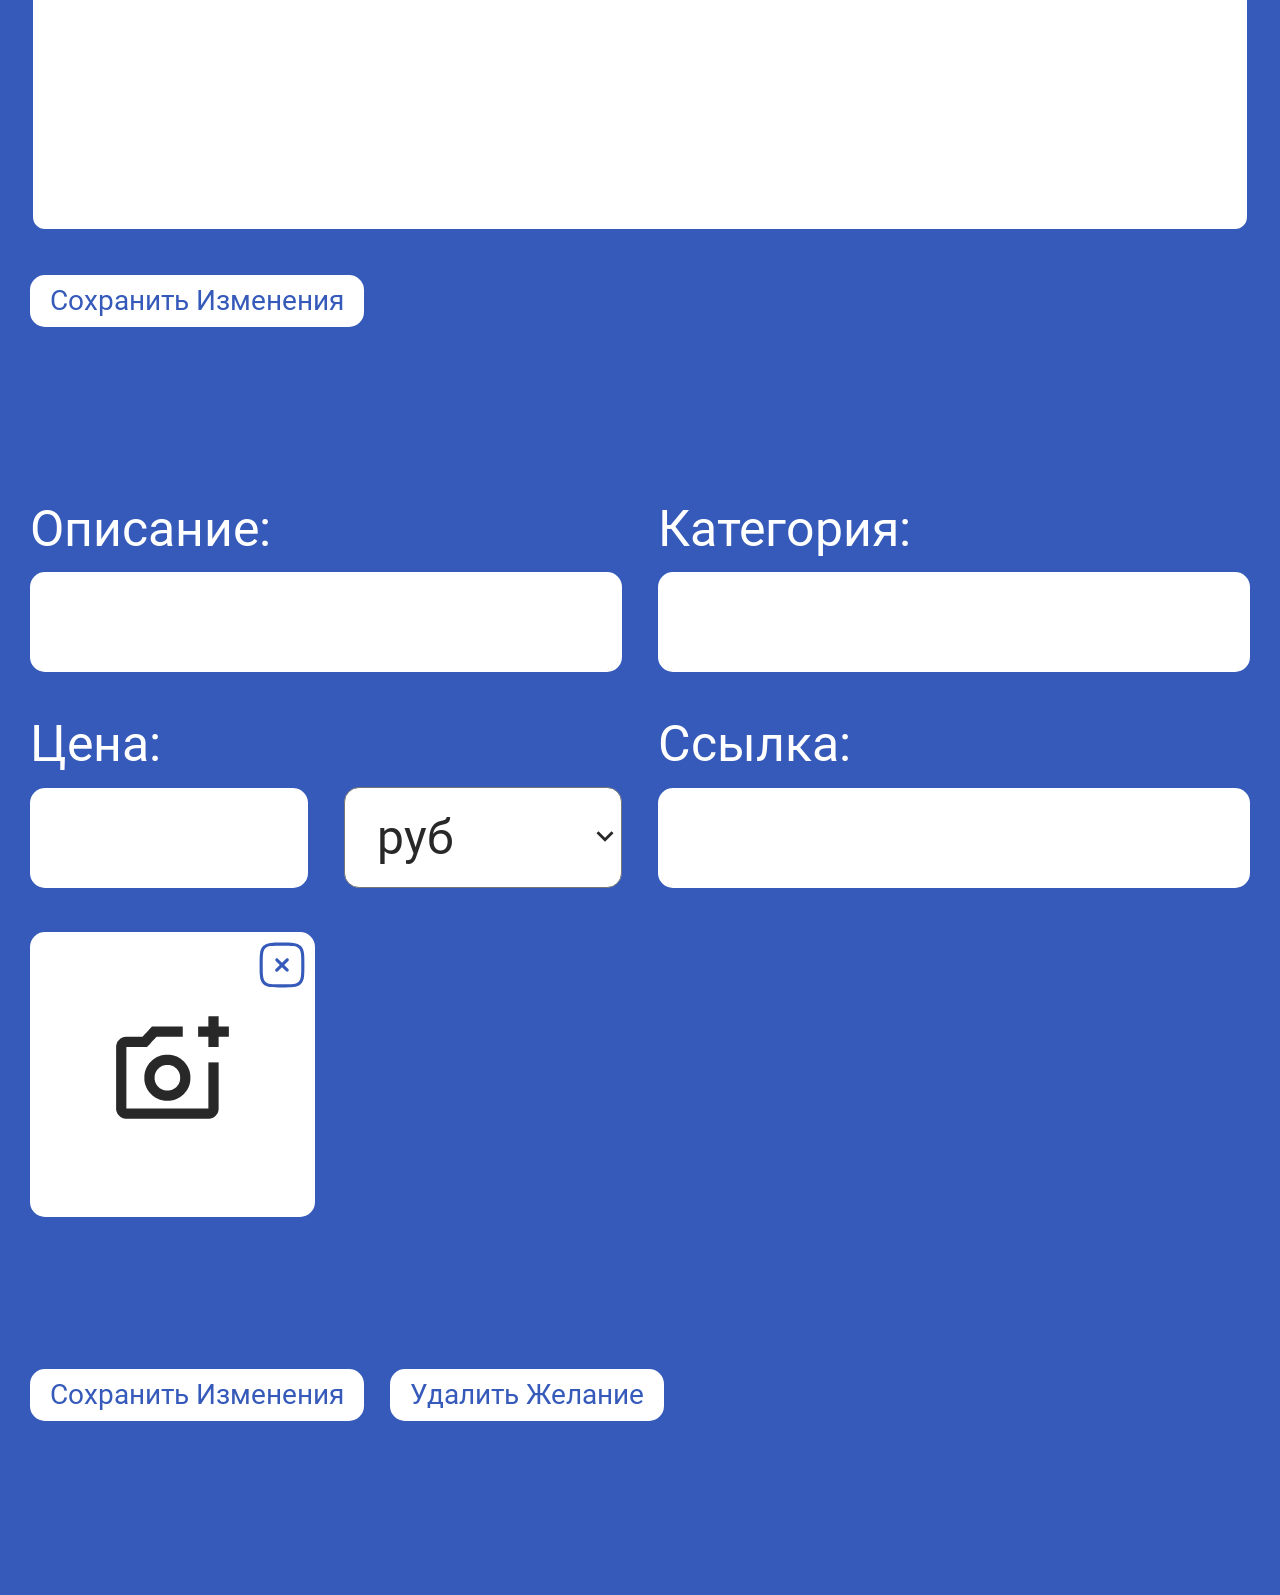
==== commit 97f7e127: "feat: edit page of the user output" ====
--- a/index copy.html
+++ b/index copy.html
@@ -134,10 +134,11 @@
                 </ul>
             </div>
         </section>
+
         <section class="edit edit_profile">
             <div class="container">
-                <form class="form__edit">
-                    <fieldset class="edit__avater">
+                <form class="edit__form">
+                    <fieldset class="edit__avatar">
                         <img src="img/avatar.png" alt="Аватар пользователя" class="edit__avatar-img">
                         <div class="edit__avatar-load">
                             <label for="avatar-load" class="edit__label-avatar">
@@ -149,8 +150,8 @@
                                 </svg>
                                 Обновить фотографию
                             </label>
-                            <input class="edit__input-file edit__input-file_avatar" type="file"
-                                accept="image/jpg, image/png">
+                            <input class="edit__input-file edit__input-file_avatar" type="file" id="avatar-load"
+                                accept="image/jpeg, image/png">
                             <button class="edit__avatar-delete">
                                 <svg class="edit__icon-avatar" width="38" height="38" viewBox="0 0 38 38" fill="none"
                                     xmlns="http://www.w3.org/2000/svg">
@@ -176,24 +177,26 @@
 
                     <fieldset class="edit__birthday">
                         <legend class="edit__label-text">Дата рождения</legend>
-                        <label class="edit__label edit__label_select">
-                            <select class="edit__select" name="day" type="text">
-                                <option value="1">One</option>
-                                <option value="2">Two</option>
-                            </select>
-                        </label>
-                        <label class="edit__label edit__label_select">
-                            <select class="edit__select" name="month" type="text                      ">
-                                <option value="1">One</option>
-                                <option value="2">Two</option>
-                            </select>
-                        </label>
-                        <label class="edit__label edit__label_select">
-                            <select class="edit__select" name="year" type="text">
-                                <option value="1">One</option>
-                                <option value="2">Two</option>
-                            </select>
-                        </label>
+                        <div class="edit__birthday-wrapper">
+                            <label class="edit__label edit__label_select">
+                                <select class="edit__select" name="day" type="text">
+                                    <option value="1">One</option>
+                                    <option value="2">Two</option>
+                                </select>
+                            </label>
+                            <label class="edit__label edit__label_select">
+                                <select class="edit__select" name="month" type="text                      ">
+                                    <option value="1">One</option>
+                                    <option value="2">Two</option>
+                                </select>
+                            </label>
+                            <label class="edit__label edit__label_select">
+                                <select class="edit__select" name="year" type="text">
+                                    <option value="1">One</option>
+                                    <option value="2">Two</option>
+                                </select>
+                            </label>
+                        </div>
                     </fieldset>
 
                     <fieldset class="edit__description">
@@ -241,7 +244,7 @@
                         <label for="" class="edit__label-photo">
                             <img src="img/no-photo.jpg" alt="нет фотографии" class="edit__wish-image">
                             <input type="file" class="edit__input-file edit__input-file_wish"
-                                accept="image/jpg, image/png">
+                                accept="image/jpeg, image/png">
                         </label>
                         <button class="edit__wish-delete">
                             <svg width="50" height="50" viewBox="0 0 50 50" fill="none"
--- a/style/index.css
+++ b/style/index.css
@@ -10,4 +10,5 @@
 @import 'item.css';
 @import 'profile.css';
 @import 'edit.css';
-@import 'burger.css';+@import 'burger.css';
+@import 'modal.css';
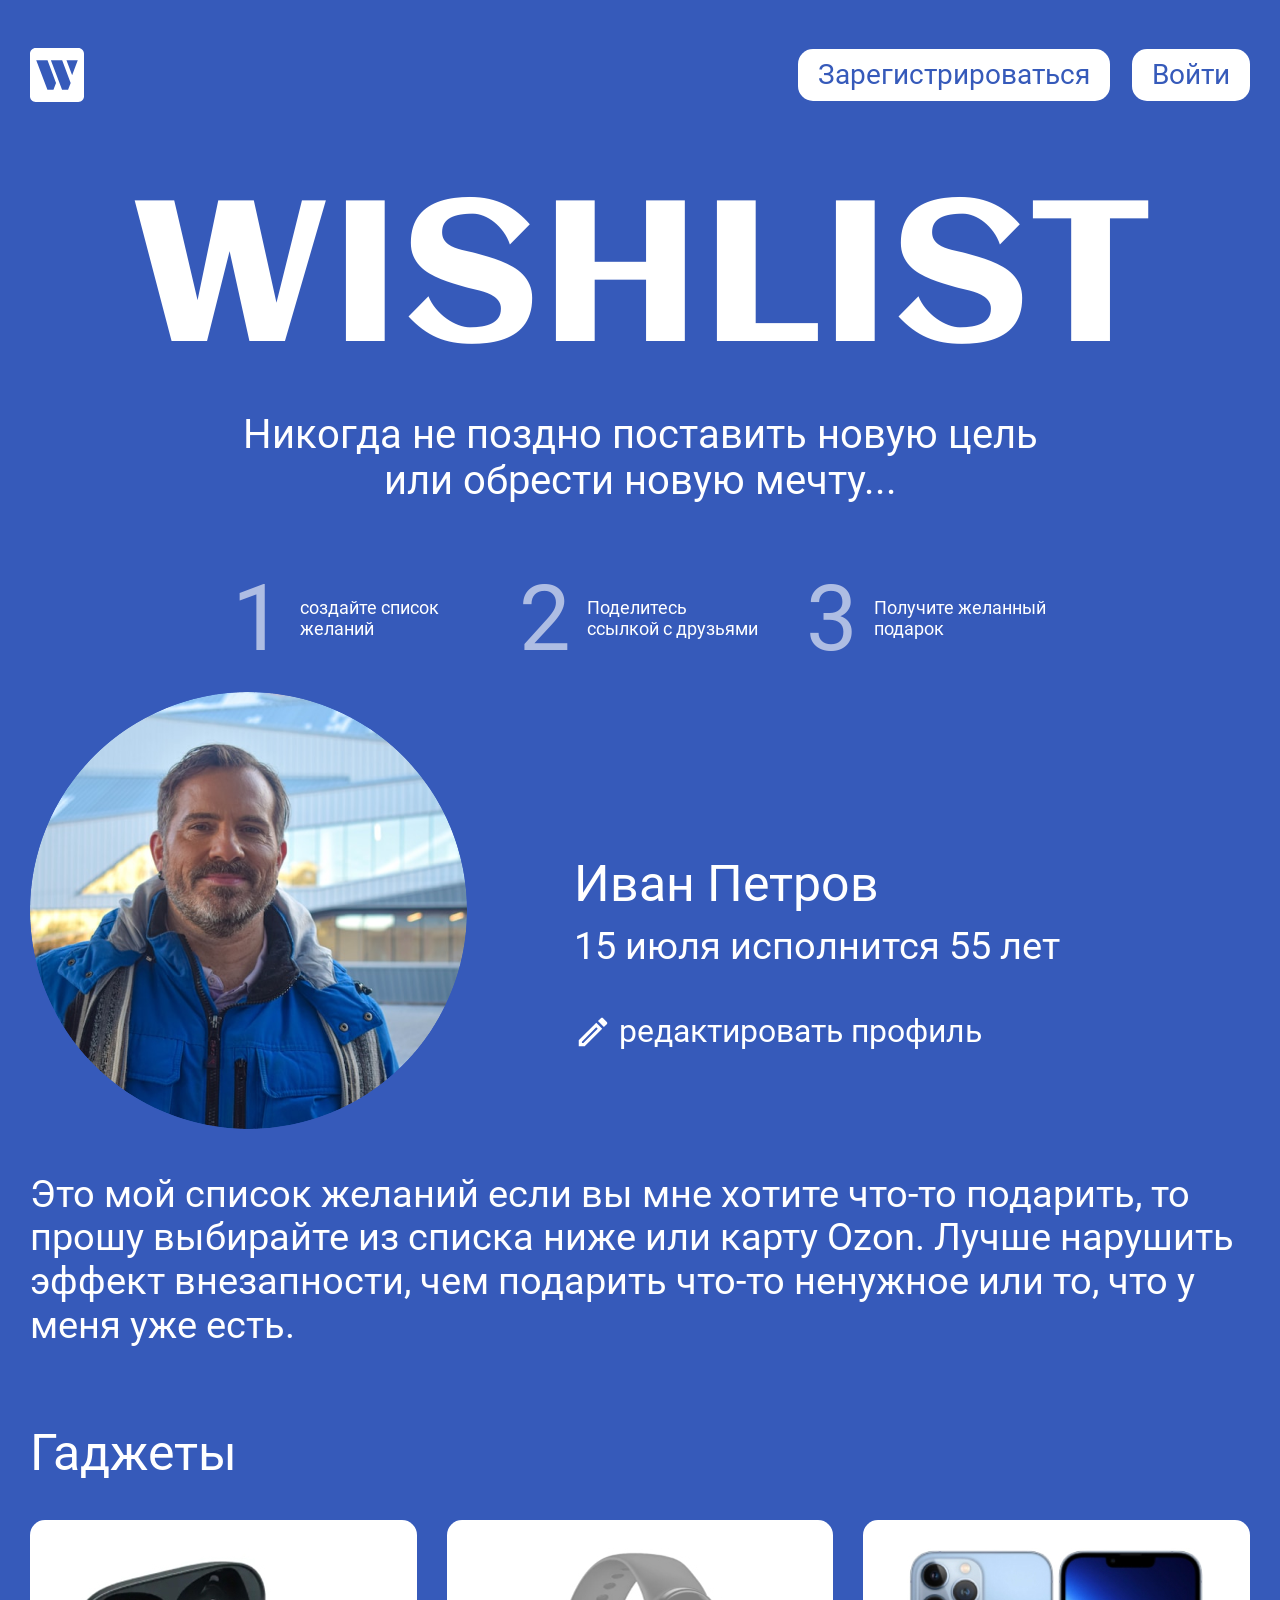
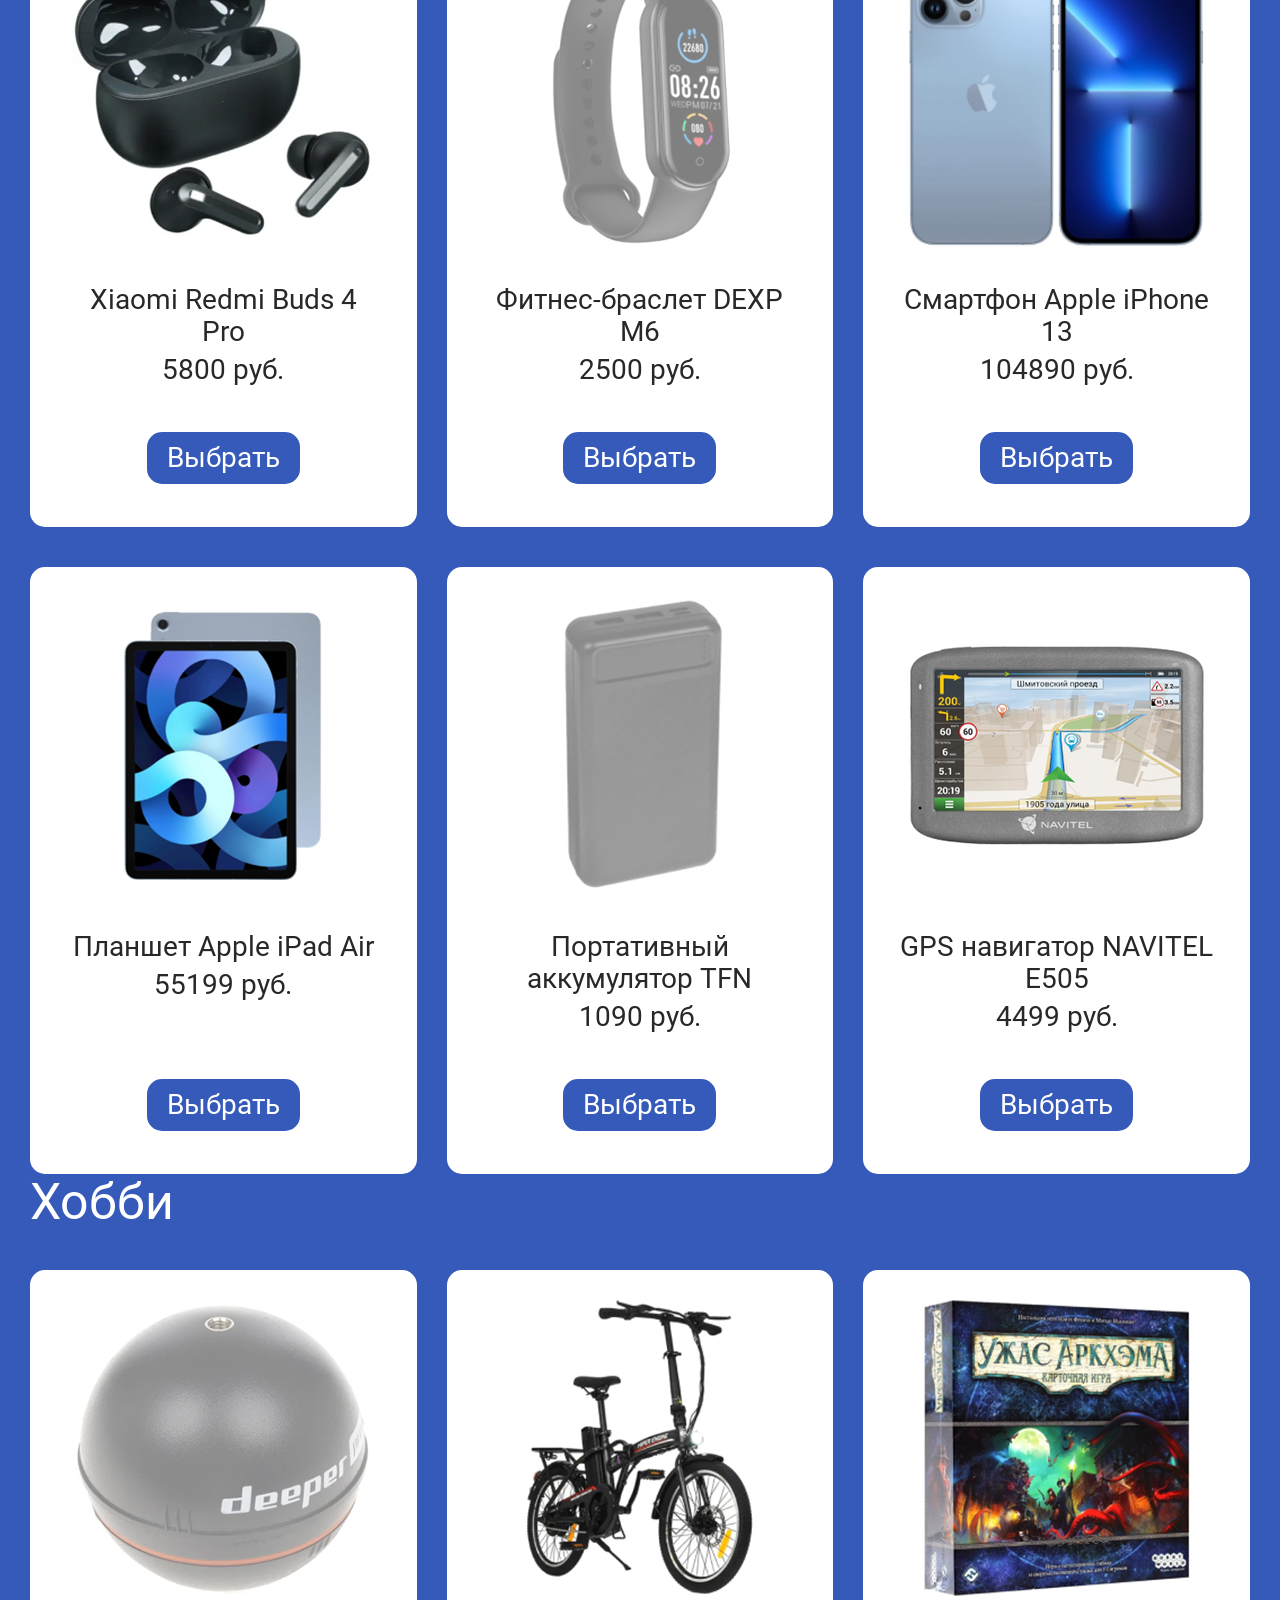
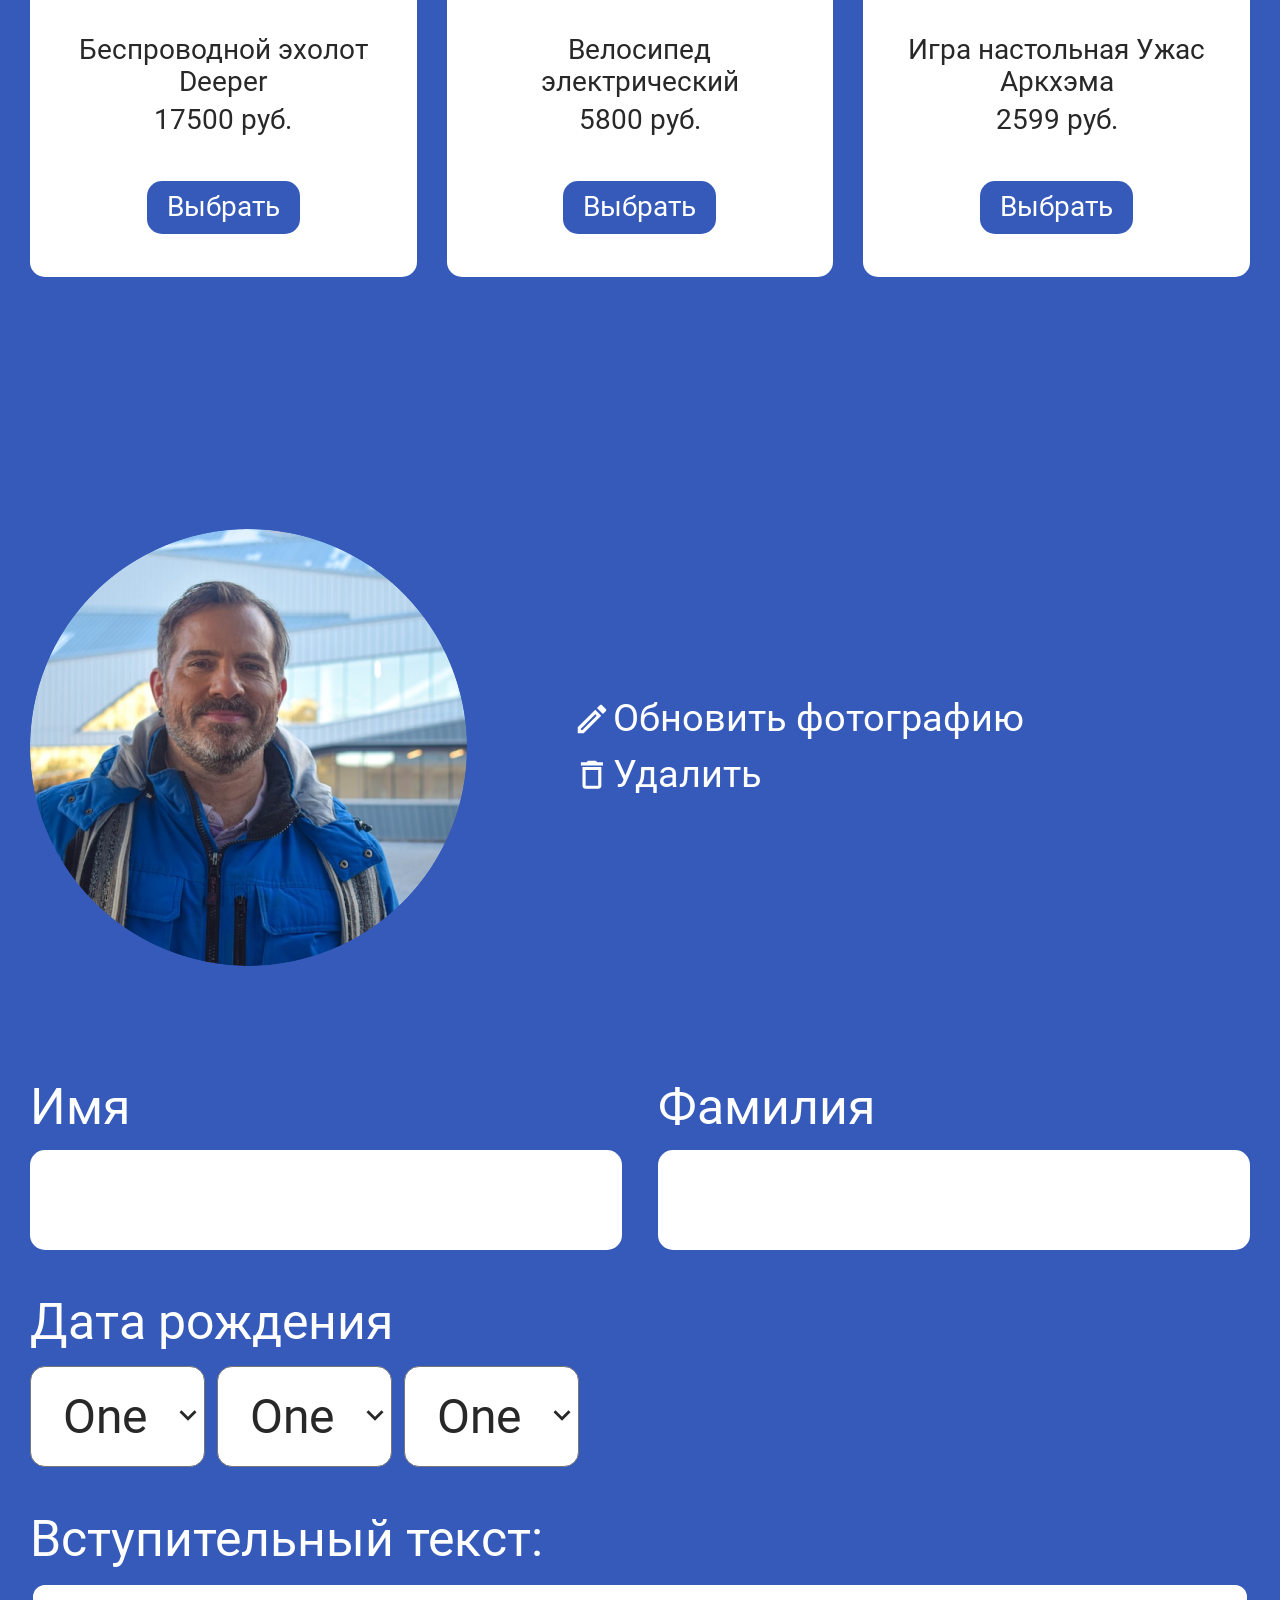
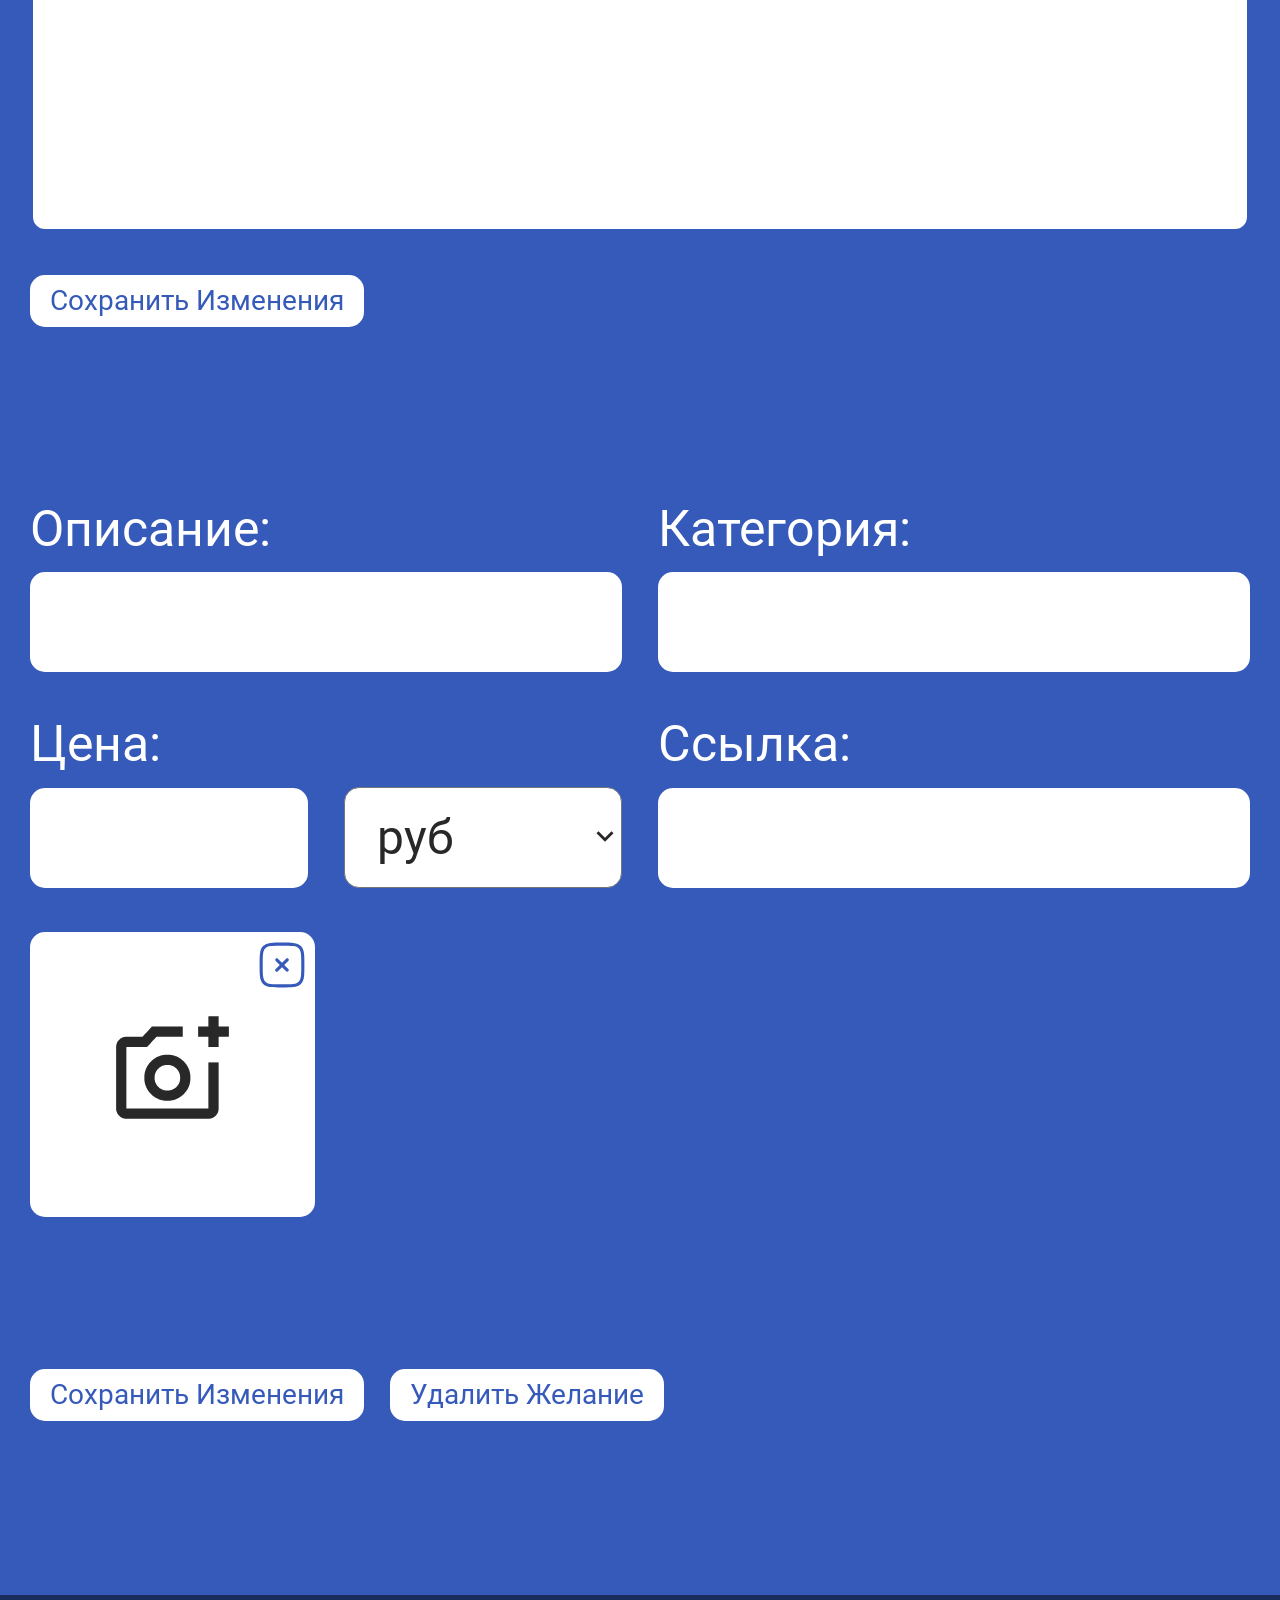
==== commit 0a2b27c6: "feat: made wish list render, correct function to edit photo, edit some css styles" ====
--- a/index copy.html
+++ b/index copy.html
@@ -256,7 +256,6 @@
                                     d="M25.1191 2.60419H24.8816C20.0712 2.60419 16.3024 2.60419 13.3607 3.00002C10.3524 3.40419 7.97741 4.25002 6.11283 6.11252C4.24824 7.9771 3.40449 10.3521 3.00033 13.3625C2.60449 16.3021 2.60449 20.0709 2.60449 24.8813V25.1188C2.60449 29.9292 2.60449 33.6979 3.00033 36.6396C3.40449 39.6479 4.25033 42.0229 6.11283 43.8875C7.97741 45.7521 10.3524 46.5959 13.3628 47C16.3024 47.3959 20.0712 47.3959 24.8816 47.3959H25.1191C29.9295 47.3959 33.6982 47.3959 36.6399 47C39.6482 46.5959 42.0232 45.75 43.8878 43.8875C45.7524 42.0229 46.5962 39.6479 47.0003 36.6375C47.3962 33.6979 47.3962 29.9292 47.3962 25.1188V24.8813C47.3962 20.0709 47.3962 16.3021 47.0003 13.3604C46.5962 10.3521 45.7503 7.9771 43.8878 6.11252C42.0232 4.24794 39.6482 3.40419 36.6378 3.00002C33.6982 2.60419 29.9295 2.60419 25.1191 2.60419ZM8.32324 8.32294C9.51074 7.13544 11.1149 6.45419 13.7795 6.09585C16.4878 5.73335 20.0462 5.72919 25.0003 5.72919C29.9545 5.72919 33.5128 5.73335 36.2212 6.09585C38.8857 6.45419 40.492 7.13752 41.6795 8.32294C42.8649 9.51044 43.5462 11.1146 43.9045 13.7792C44.267 16.4875 44.2712 20.0459 44.2712 25C44.2712 29.9542 44.267 33.5125 43.9045 36.2209C43.5462 38.8854 42.8628 40.4917 41.6774 41.6792C40.4899 42.8646 38.8857 43.5459 36.2212 43.9042C33.5128 44.2667 29.9545 44.2709 25.0003 44.2709C20.0462 44.2709 16.4878 44.2667 13.7795 43.9042C11.1149 43.5459 9.50866 42.8625 8.32116 41.6771C7.13574 40.4896 6.45449 38.8854 6.09616 36.2209C5.73366 33.5125 5.72949 29.9542 5.72949 25C5.72949 20.0459 5.73366 16.4875 6.09616 13.7792C6.45449 11.1146 7.13783 9.51044 8.32324 8.32294Z"
                                     fill="#365ABA" />
                             </svg>
-
                         </button>
                     </fieldset>
                     <div class="edit__submit-wrapper">
